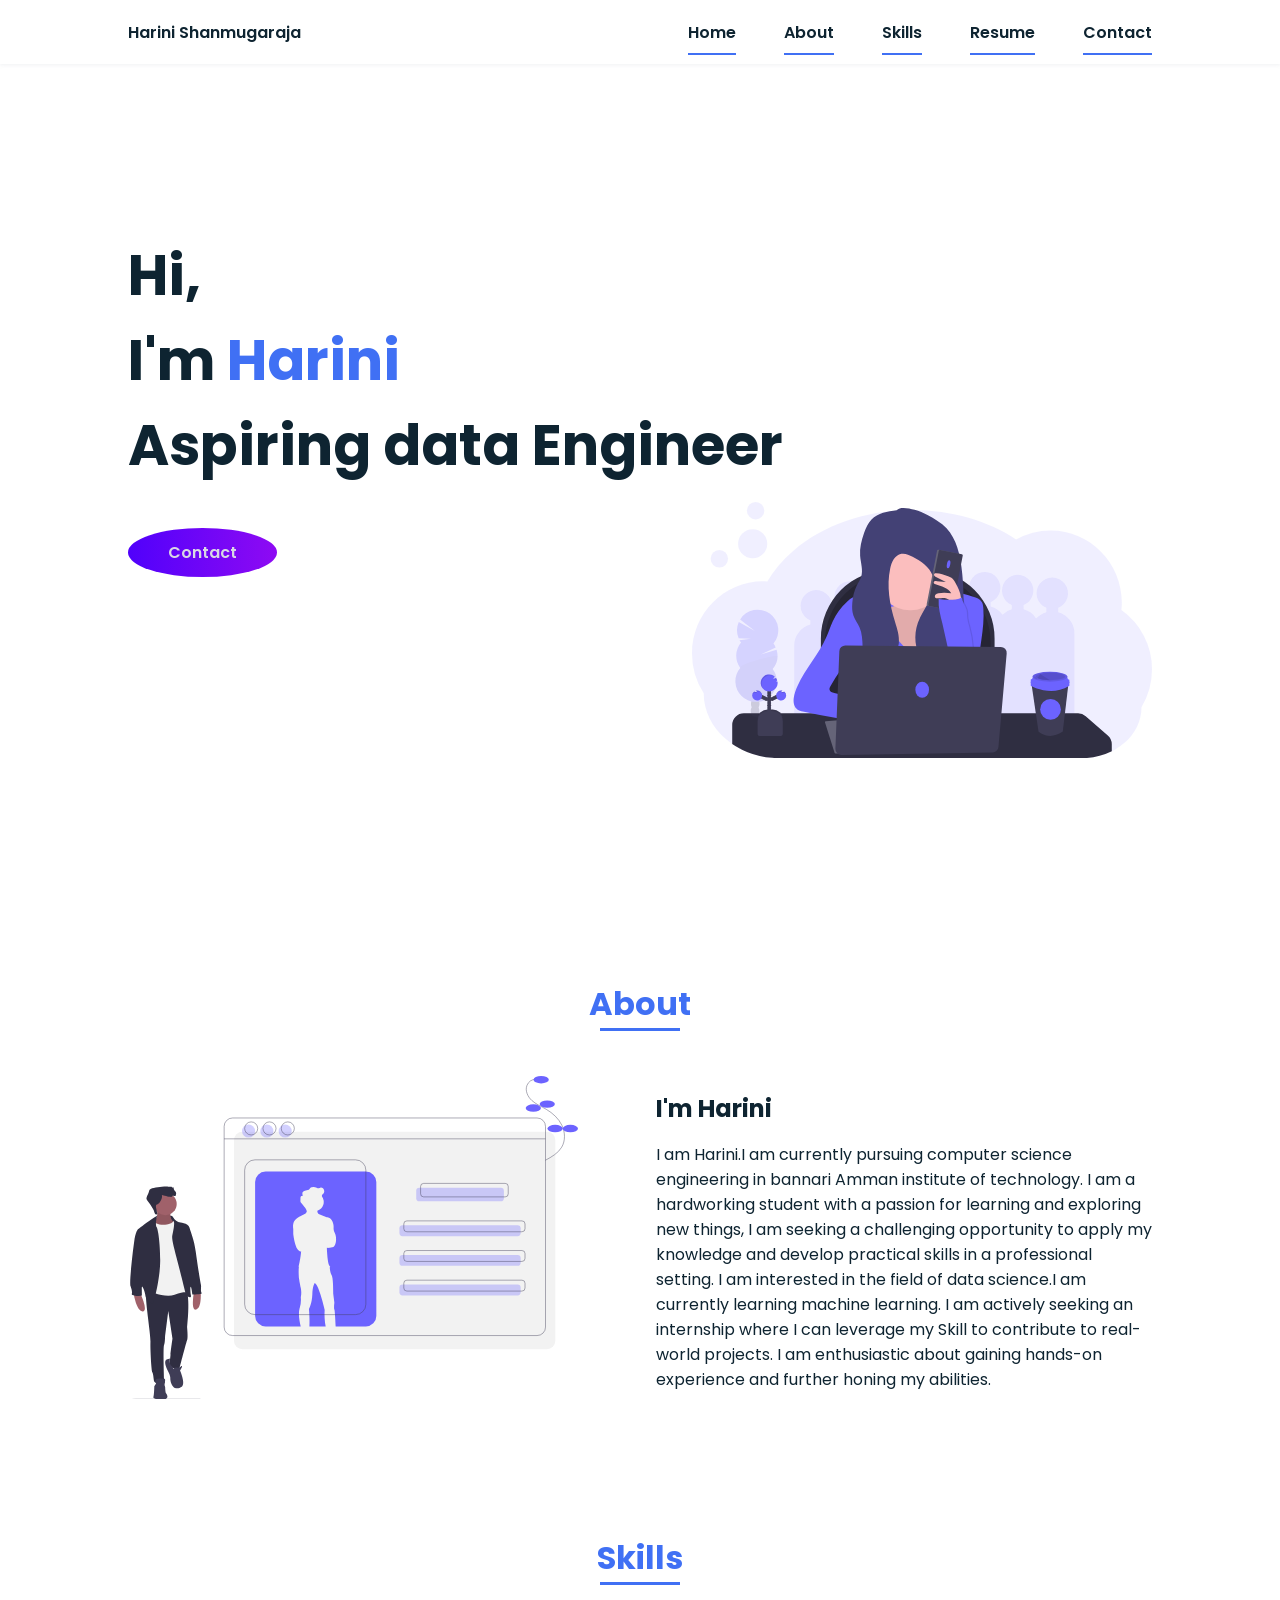
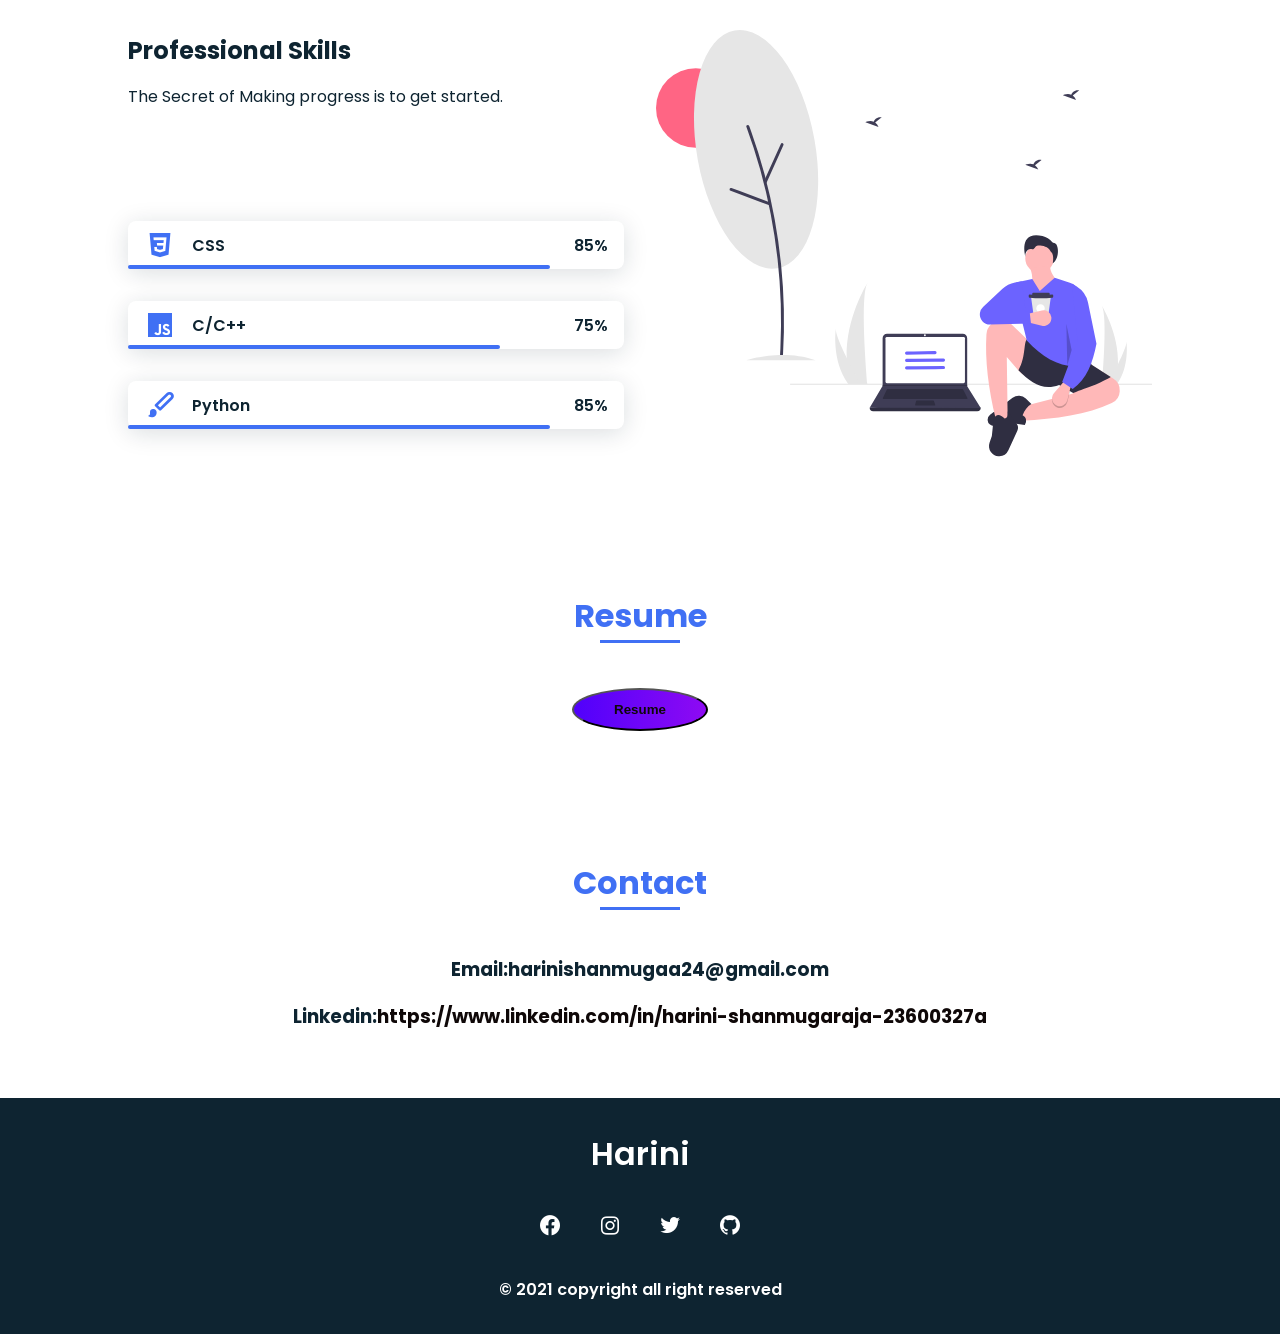
==== index.html @ d8540353 "Rename portfolio.html to index.html" ====
<!DOCTYPE html>
<html lang="en">
  <head>
    <meta charset="UTF-8" />
    <meta http-equiv="X-UA-Compatible" content="IE=edge" />
    <meta name="viewport" content="width=device-width, initial-scale=1.0" />
    <title>Portfolio</title>
    <link rel="stylesheet" href="portfolio.css" />
    <link
      rel="stylesheet"
      href="https://unpkg.com/boxicons@latest/css/boxicons.min.css"
    />
    <link href="https://unpkg.com/aos@2.3.1/dist/aos.css" rel="stylesheet" />
  </head>
  <body>
    <!-- Header Section -->
    <header class="header">
      <nav class="nav bd_grid">
        <div>
          <a href="#" class="nav_logo">Harini Shanmugaraja</a>
        </div>

        <div class="nav_menu" id="nav_menu">
          <ul class="nav_list">
            <li class="nav_items">
              <a href="#home" class="nav_link active">Home</a>
            </li>
            <li class="nav_items">
              <a href="#about" class="nav_link active">About</a>
            </li>
            <li class="nav_items">
              <a href="#skills" class="nav_link active">Skills</a>
            </li>
            <li class="nav_items">
              <a href="#work" class="nav_link active">Resume</a>
            </li>
            <li class="nav_items">
              <a href="#contact" class="nav_link active">Contact</a>
            </li>
          </ul>
        </div>

        <div class="nav_toggle" id="nav_toggle">
          <i class="bx bx-menu-alt-right"></i>
        </div>
      </nav>
    </header>

    <main class="main">
      <!-- HOME SECTION -->
      <section class="home bd_grid" id="home">
        <div class="home_data" data-aos="fade-down">
          <h1 class="home_title">
            Hi, <br />I'm <span class="home_title-color">Harini</span
            ><br />Aspiring data Engineer
          </h1>
          <a href="#contact" class="button"> Contact</a>
        </div>

        <div class="home_social">
          <a href="#" class="home_social-icon" data-aos="fade-down"
            ><i class="bx bxl-facebook-circle"></i
          ></a>
          <a
            href="#"
            class="home_social-icon"
            data-aos="fade-down"
            data-aos-delay="250"
            ><i class="bx bxl-instagram"></i
          ></a>
          <a
            href="#"
            class="home_social-icon"
            data-aos="fade-down"
            data-aos-delay="300"
            ><i class="bx bxl-twitter"></i
          ></a>
          <a
            href="#"
            class="home_social-icon"
            data-aos="fade-down"
            data-aos-delay="350"
            ><i class="bx bxl-github"></i
          ></a>
        </div>

        <div class="home_img" data-aos="fade-down" data-aos-delay="500">
          <svg
            id="a154b3ae-224e-4b43-86b8-0ffeb27982c5"
            data-name="Layer 1"
            xmlns="http://www.w3.org/2000/svg"
            viewBox="0 0 1144 637"
          >
            <title>working remotely</title>
            <path
              d="M1172,547.81a180.56,180.56,0,0,1-26.12,93.88c0,34.62-16.14,66-42.32,88.87a144.74,144.74,0,0,1-21.08,15.28c-.3.19-.61.37-.92.55-.56.33-1.12.66-1.69,1l-.53.31h0c-2.39,1.35-4.83,2.65-7.32,3.87a165.67,165.67,0,0,1-73.76,17H245.17q-9,0-17.84-.72a211.15,211.15,0,0,1-61.06-14.14q-5.72-2.26-11.22-4.86-2.62-1.23-5.19-2.53c-1.07-.54-2.14-1.1-3.2-1.66A190.5,190.5,0,0,1,128,733.32a183.89,183.89,0,0,1-15.8-12.12C78.17,692,57.12,651.59,57.12,607A180.5,180.5,0,0,1,28,508.32c0-99.14,79.24-179.51,177-179.51,3,0,6,.09,9,.25.43,0,.85,0,1.28.06,16.48-28.09,38.51-53.9,65-76.62,72.24-61.9,177.82-100.92,295.43-100.92,98.82,0,189.15,27.55,258.34,73.07A174.18,174.18,0,0,1,920,202.1c97.74,0,177,80.37,177,179.51a184.9,184.9,0,0,1-1,18.78A180,180,0,0,1,1172,547.81Z"
              transform="translate(-28 -131.5)"
              fill="#6c63ff"
              opacity="0.1"
            />
            <path
              d="M938.69,405.47V394.74a39.05,39.05,0,1,0-29.38,0v10.73A55,55,0,0,0,883.77,421a55.08,55.08,0,0,0-31.08-22.52V387.74a39.05,39.05,0,1,0-29.38,0v10.73a55,55,0,0,0-23.21,13.16,55.08,55.08,0,0,0-29.41-20.16V380.74a39.05,39.05,0,1,0-29.38,0v10.73a55,55,0,0,0-26,16.06,55.09,55.09,0,0,0-36.57-33.06V363.74a39.05,39.05,0,1,0-29.38,0v10.73a55,55,0,0,0-40,47.77,54.62,54.62,0,0,0-16.57-7.77V403.74a39.05,39.05,0,1,0-29.38,0v10.73a55.18,55.18,0,0,0-34.66,28.7,54.58,54.58,0,0,0-15-6.7V425.74a39.05,39.05,0,1,0-29.38,0v10.73a54.29,54.29,0,0,0-14.21,6.22,55.14,55.14,0,0,0-34.41-28.22V403.74a39.05,39.05,0,1,0-29.38,0v10.73a55.1,55.1,0,0,0-35.87,31.36,55,55,0,0,0-18.75-9.36V425.74a39.05,39.05,0,1,0-29.38,0v10.73a55,55,0,0,0-40.31,53v248H392v-22h52v22H554v-22h79v-40h68v17h82v7h86v7H979v-248A55,55,0,0,0,938.69,405.47Z"
              transform="translate(-28 -131.5)"
              fill="#6c63ff"
              opacity="0.1"
            />
            <path
              d="M490.78,169h91.43A170.28,170.28,0,0,1,752.5,339.28V570a0,0,0,0,1,0,0h-432a0,0,0,0,1,0,0V339.28A170.28,170.28,0,0,1,490.78,169Z"
              fill="#2f2e41"
            />
            <path
              d="M500.78,178.28h71.43A170.28,170.28,0,0,1,742.5,348.56V560.71a0,0,0,0,1,0,0h-412a0,0,0,0,1,0,0V348.56A170.28,170.28,0,0,1,500.78,178.28Z"
              opacity="0.2"
            />
            <path
              d="M1072,734.09v17.46a165.67,165.67,0,0,1-73.76,17H245.17q-9,0-17.84-.72a211.15,211.15,0,0,1-61.06-14.14q-5.72-2.26-11.22-4.86-2.62-1.23-5.19-2.53c-1.07-.54-2.14-1.1-3.2-1.66A190.5,190.5,0,0,1,128,733.32V685.9A28.9,28.9,0,0,1,156.9,657H988.13a28.9,28.9,0,0,1,19,7.17l55,48.2A28.87,28.87,0,0,1,1072,734.09Z"
              transform="translate(-28 -131.5)"
              fill="#2f2e41"
            />
            <path
              d="M510.67,357.31q-32.71,2.16-65.17,7c-6.15.92-12.39,1.94-18,4.66a52.8,52.8,0,0,0-11.94,8.56,157.38,157.38,0,0,0-38,51.53c-5.57,12.15-9.57,25-14.82,37.25-18.69,43.75-52.59,79.53-72.32,122.82-4.27,9.37-7.87,19.15-9.3,29.34-1.48,10.54.2,22.84,8.86,29,4,2.83,8.86,4,13.62,5a1641.51,1641.51,0,0,0,181.57,29.65c-6.61-6.38-8.82-16.27-7.95-25.41s4.46-17.78,8-26.25q-51.81-11.43-103.36-24c-5.13-1.25-11.29-3.6-11.92-8.84-.32-2.67,1-5.24,2.3-7.59a407.17,407.17,0,0,1,52.4-74c0,28.06-1.39,59.75-1.39,87.82H747.35a248,248,0,0,1-6.84-48.85C739,501.24,757.1,447.89,752.4,394.24c-.44-4.95-1.12-10.05-3.71-14.29-4.47-7.32-13.39-10.35-21.59-12.85-31.44-9.56-63.54-19.23-96.4-18.48-9.77.23-19.5,1.37-29.21,2.52C571.9,354.63,540.4,355.34,510.67,357.31Z"
              transform="translate(-28 -131.5)"
              fill="#6c63ff"
            />
            <path
              d="M358.88,679.82l23.6,75.53a2.36,2.36,0,0,0,2.25,1.65H486l-24-88-101.06,7.77A2.36,2.36,0,0,0,358.88,679.82Z"
              transform="translate(-28 -131.5)"
              fill="#656478"
            />
            <path
              d="M532,389.79c-4.4,2.53-9.53,3.44-14.53,4.31l-32.27,5.6c-6.28,1.09-12.89,2.33-17.73,6.48-9.9,8.47-7.76,24.06-4.76,36.74l6,25.44c4.52,19.12,9.14,38.47,18.41,55.79,16.19,30.23,45.89,52,78.55,62.49,11.67,3.75,24,6.19,36.18,4.85,23.86-2.62,44.27-19.63,56.85-40.08s18.57-44.17,24.06-67.55c5.27-22.38,10.28-45.08,9.94-68.08-.1-7.16-.82-14.64-4.64-20.71-8.37-13.33-27.34-14.33-42.89-11.87-2.42.39-4.93.81-7.26.08-7-2.18-7.16-11.79-10.16-18.46-5.67-12.58-22.49-14.81-36.24-13.67s-35.16,2.61-47.14,10.4C532.85,369,545.51,382,532,389.79Z"
              transform="translate(-28 -131.5)"
              fill="#fbbebe"
            />
            <path
              d="M532,389.79c-4.4,2.53-9.53,3.44-14.53,4.31l-32.27,5.6c-6.28,1.09-12.89,2.33-17.73,6.48-9.9,8.47-7.76,24.06-4.76,36.74l6,25.44c4.52,19.12,9.14,38.47,18.41,55.79,16.19,30.23,45.89,52,78.55,62.49,11.67,3.75,24,6.19,36.18,4.85,23.86-2.62,44.27-19.63,56.85-40.08s18.57-44.17,24.06-67.55c5.27-22.38,10.28-45.08,9.94-68.08-.1-7.16-.82-14.64-4.64-20.71-8.37-13.33-27.34-14.33-42.89-11.87-2.42.39-4.93.81-7.26.08-7-2.18-7.16-11.79-10.16-18.46-5.67-12.58-22.49-14.81-36.24-13.67s-35.16,2.61-47.14,10.4C532.85,369,545.51,382,532,389.79Z"
              transform="translate(-28 -131.5)"
              opacity="0.1"
            />
            <path
              d="M505.29,418.45c4.88,10.24,8.54,21.1,14.44,30.79,4.69,7.7,10.7,14.49,16.68,21.24C551.9,488,567.59,505.66,586.76,519a222.93,222.93,0,0,1,55.37-109c8.26-8.87,18.6-17.61,30.72-17.28,7.52.21,14.46,3.94,20.72,8.09,7,4.63,13.62,10,18.65,16.67,7.95,10.62,11.38,24.07,12,37.32s-1.44,26.47-3.48,39.57l-10.5,67.71c-.61,3.92-1.46,8.25-4.66,10.6a14.67,14.67,0,0,1-6,2.16c-38.17,7.43-77.51,2.61-116.4,2.23-43-.41-87.19,4.49-127.92-9.19-2.13-.72-4.34-1.55-5.78-3.26a12.06,12.06,0,0,1-2-4.31c-9.49-30.72-1.88-63.73,3.75-95.38a748.38,748.38,0,0,0,9.51-75.78c.17-2.29,25.33,2.77,28.14,4.39C496.53,398.07,501.61,410.73,505.29,418.45Z"
              transform="translate(-28 -131.5)"
              fill="#6c63ff"
            />
            <g opacity="0.2">
              <path
                d="M194.87,668.29c0,.46-.05.91-.1,1.35q-5.72-2.26-11.22-4.86a9.1,9.1,0,0,1-5.19-2.53c-1.07-.54-2.14-1.1-3.2-1.66a13.68,13.68,0,0,1,.81-1.46c2.06-3.26,5.19-5.3,8.64-5.19s6.44,2.34,8.29,5.71A16.87,16.87,0,0,1,194.87,668.29Z"
                transform="translate(-28 -131.5)"
                fill="#3f3d56"
              />
              <path
                d="M195.41,651.17a16.88,16.88,0,0,1-2.51,8.48c-2.06,3.25-5.19,5.29-8.64,5.18l-.71-.05a9.1,9.1,0,0,1-5.19-2.53,12.53,12.53,0,0,1-2.39-3.12,17.55,17.55,0,0,1,.54-17.12c2.06-3.26,5.19-5.3,8.64-5.19s6.44,2.34,8.29,5.71A16.87,16.87,0,0,1,195.41,651.17Z"
                transform="translate(-28 -131.5)"
                fill="#3f3d56"
              />
              <ellipse
                cx="185.25"
                cy="633.7"
                rx="14.01"
                ry="10.7"
                transform="translate(-481.98 667.38) rotate(-88.19)"
                fill="#3f3d56"
              />
              <ellipse
                cx="185.79"
                cy="616.59"
                rx="14.01"
                ry="10.7"
                transform="translate(-464.35 651.34) rotate(-88.19)"
                fill="#3f3d56"
              />
              <ellipse
                cx="186.33"
                cy="599.47"
                rx="14.01"
                ry="10.7"
                transform="translate(-446.72 635.3) rotate(-88.19)"
                fill="#3f3d56"
              />
              <path
                d="M150,481.05a49.66,49.66,0,0,1-3.8-6l28.26-3.73L144,470.6a51.38,51.38,0,0,1,.31-40.64l40.12,22.44-36.75-28.84a51.28,51.28,0,1,1,82.84,60,51.12,51.12,0,0,1,5.55,9.53L199,510.93l39.33-11.83A51.34,51.34,0,0,1,228.53,547,51.28,51.28,0,1,1,148,544.43a51.28,51.28,0,0,1,2-63.38Z"
                transform="translate(-28 -131.5)"
                fill="#6c63ff"
              />
              <path
                d="M240.5,515.62a51.06,51.06,0,0,1-12,31.35A51.28,51.28,0,1,1,148,544.43C141.37,535.49,240.68,509.87,240.5,515.62Z"
                transform="translate(-28 -131.5)"
                opacity="0.1"
              />
            </g>
            <circle
              cx="68.02"
              cy="141.18"
              r="21.63"
              fill="#6c63ff"
              opacity="0.1"
            />
            <circle
              cx="158.17"
              cy="21.63"
              r="21.63"
              fill="#6c63ff"
              opacity="0.1"
            />
            <circle
              cx="150.84"
              cy="103.76"
              r="36.25"
              fill="#6c63ff"
              opacity="0.1"
            />
            <circle cx="543" cy="185.5" r="84" fill="#fbbebe" />
            <path
              d="M536.88,152.17c-22.41,2.84-46.6,6.59-62.44,22.69-8.86,9-14.05,21-18.32,32.88-6.62,18.5-11.55,38-10,57.63,1.38,17.56,7.88,35.52,2.62,52.34-2.42,7.74-7.17,14.5-10.86,21.71-6.84,13.39-10.06,28.4-11.24,43.39-.82,10.31-.66,20.92,2.73,30.69,3.61,10.4,10.65,19.25,15.11,29.31,6.6,14.86,7.26,31.58,7.77,47.83s.94,32.39,1.32,48.58c.24,10.18.26,21.08-5.37,29.57,20.79-8.33,41.87-16.83,59.66-30.43s32.19-33.21,34.49-55.49c1.86-18.06-4.24-35.86-9.5-53.24-13-43-21.4-88.84-11.94-132.75,3.41-15.81,11.7-33.46,27.61-36.37,9.71-1.77,19.4,2.66,28.15,7.24,20.68,10.82,42,24.82,49.7,46.85,7,19.92,1.11,42.11-8,61.13s-21.51,36.51-28.59,56.39c-10.87,30.5-7.81,66.21,10.25,93.08s51.43,43.4,83.52,39.06c-2.51-10.84-10.38-19.6-14.6-29.9-7.67-18.71-2.5-40.23,5.75-58.69S694.21,440,699.37,420.4c3.64-13.8,4.08-28.22,4.06-42.49,0-22.46-1.11-44.93-3.27-67.29s-5.46-45-12.58-66.51c-5.72-17.25-14.05-33.93-26.51-47.16-13.26-14.09-30.52-23.64-47.47-33-10.14-5.58-20.5-11.23-31.88-13.32-9-1.65-18.46-4-27.64-4.15C547.84,146.39,541.28,147.74,536.88,152.17Z"
              transform="translate(-28 -131.5)"
              fill="#434175"
            />
            <rect
              x="624.01"
              y="254.09"
              width="60.85"
              height="141.74"
              rx="2.9"
              transform="translate(45.9 -250.24) rotate(10.98)"
              fill="#656478"
            />
            <rect
              x="628.09"
              y="254.88"
              width="60.85"
              height="141.74"
              rx="2.9"
              transform="translate(46.13 -251) rotate(10.98)"
              fill="#3f3d56"
            />
            <ellipse
              cx="666.17"
              cy="286.29"
              rx="10.05"
              ry="4.15"
              transform="translate(230.2 754.21) rotate(-79.02)"
              fill="#6c63ff"
            />
            <path
              d="M683,332.5c-2.64-4.67-5.46-9.5-9.91-12.49a35,35,0,0,0-8.18-3.67c-9.69-3.39-19.54-6.81-29.79-7.35-1.67-.08-3.58,0-4.67,1.28-2.24,2.63,1.31,6.21,4.38,7.8l24.42,12.65-22.51-2.38c-3.27-.35-7.93.54-7.69,3.82.16,2.15,2.52,3.32,4.56,4,14.45,5,31.15,8.92,39.06,22-10.54-1-21.31-2-31.64.32-2.83.64-5.76,1.63-7.61,3.86s-2.06,6,.27,7.77c1.44,1.07,3.38,1.1,5.18,1,7.33-.35,14.85-1.81,21.89.28s13.29,9.47,10.86,16.39c6.24.56,13.62,0,19.39-2.69,6.36-3,6.21-8.64,5.82-15.44C696,356.33,689.39,343.9,683,332.5Z"
              transform="translate(-28 -131.5)"
              fill="#fbbebe"
            />
            <path
              d="M676.69,550.49a1125.21,1125.21,0,0,0-23-116.92c-5-20-10.68-40.34-9.25-60.92,20.66,2.63,39.17,4.58,58.21-3.86.31,10.81,8.15,20,11,30.45,1.91,7,1.19,14.41,1.94,21.62s3,14.2,4.93,21.21a260.23,260.23,0,0,1,6.63,106.74C709.48,550.91,694.32,553.22,676.69,550.49Z"
              transform="translate(-28 -131.5)"
              opacity="0.1"
            />
            <path
              d="M673.69,550.49a1125.21,1125.21,0,0,0-23-116.92c-5-20-10.68-40.34-9.25-60.92,20.66,2.63,39.17,4.58,58.21-3.86.31,10.81,8.15,20,11,30.45,1.91,7,1.19,14.41,1.94,21.62s3,14.2,4.93,21.21a260.23,260.23,0,0,1,6.63,106.74C706.48,550.91,691.32,553.22,673.69,550.49Z"
              transform="translate(-28 -131.5)"
              fill="#6c63ff"
            />
            <path
              d="M384.63,745.27l9.79-242.87a14.86,14.86,0,0,1,15-14.26l386.52,3.7A14.86,14.86,0,0,1,810.59,508L790.17,740.67a14.86,14.86,0,0,1-14.55,13.56l-375.88,6.5A14.87,14.87,0,0,1,384.63,745.27Z"
              transform="translate(-28 -131.5)"
              fill="#3f3d56"
            />
            <ellipse cx="572.5" cy="467" rx="17" ry="20" fill="#6c63ff" />
            <path
              d="M964,584.76l-.8,6.86-13,110.86c-33.89,23.63-60.25.92-60.48,0L873.34,591.1l-.93-6.34Z"
              transform="translate(-28 -131.5)"
              fill="#3f3d56"
            />
            <path
              d="M964,584.76l-.8,6.86c-38.18,22.2-78.91,4.92-89.86-.52l-.93-6.34Z"
              transform="translate(-28 -131.5)"
              opacity="0.1"
            />
            <path
              d="M870.5,578.74v10s50.5,29.36,96,0v-10Z"
              transform="translate(-28 -131.5)"
              fill="#6c63ff"
            />
            <path
              d="M876.37,565.53s-1.47,6.75-5.87,7.34v8.51h96v-7.63s-5.87-1.47-5-8.22Z"
              transform="translate(-28 -131.5)"
              fill="#6c63ff"
            />
            <ellipse
              cx="890.21"
              cy="434.76"
              rx="43.3"
              ry="12.48"
              fill="#6c63ff"
            />
            <ellipse
              cx="890.21"
              cy="434.76"
              rx="43.3"
              ry="12.48"
              opacity="0.1"
            />
            <path
              d="M956.22,565.53c0,5-16.42,9.1-36.69,9.1h-1.08c-13.61-.1-25.37-2-31.37-4.84-2.71-1.28-4.25-2.73-4.25-4.26,0-2.54,4.2-4.84,11-6.49a113.49,113.49,0,0,1,25.73-2.61C939.8,556.43,956.22,560.5,956.22,565.53Z"
              transform="translate(-28 -131.5)"
              opacity="0.1"
            />
            <path
              d="M918.45,574.63c-13.61-.1-25.37-2-31.37-4.84h0L893.8,559Z"
              transform="translate(-28 -131.5)"
              opacity="0.1"
            />
            <path
              d="M880.1,566.23c-.52-.11-1.21.07-1.31.59a1.27,1.27,0,0,0,.2.75,10.67,10.67,0,0,0,4.78,4.09,2.85,2.85,0,0,0,1.09.35,1,1,0,0,0,1-.52,1.13,1.13,0,0,0-.07-.93,4.13,4.13,0,0,0-1.24-1.36C883.21,568.15,881.84,566.52,880.1,566.23Z"
              transform="translate(-28 -131.5)"
              opacity="0.1"
            />
            <circle cx="891.67" cy="515.79" r="25.83" fill="#6c63ff" />
            <path
              d="M188.33,515.85h12.11a25,25,0,0,1,25,25V578a0,0,0,0,1,0,0H163.33a0,0,0,0,1,0,0V540.85A25,25,0,0,1,188.33,515.85Z"
              fill="#3f3d56"
            />
            <path
              d="M188.33,515.85h12.11a25,25,0,0,1,25,25V578a0,0,0,0,1,0,0H163.33a0,0,0,0,1,0,0V540.85A25,25,0,0,1,188.33,515.85Z"
              opacity="0.1"
            />
            <circle cx="191.9" cy="524.55" r="4.97" fill="#3f3d56" />
            <circle cx="191.9" cy="518.34" r="4.97" fill="#3f3d56" />
            <circle cx="191.9" cy="512.12" r="4.97" fill="#3f3d56" />
            <circle cx="191.9" cy="505.91" r="4.97" fill="#3f3d56" />
            <circle cx="191.9" cy="499.7" r="4.97" fill="#3f3d56" />
            <circle cx="191.9" cy="493.49" r="4.97" fill="#3f3d56" />
            <circle cx="191.9" cy="487.28" r="4.97" fill="#3f3d56" />
            <circle cx="199.36" cy="489.76" r="4.97" fill="#3f3d56" />
            <circle cx="204.33" cy="487.28" r="4.97" fill="#3f3d56" />
            <circle cx="209.3" cy="484.79" r="4.97" fill="#3f3d56" />
            <circle cx="191.9" cy="481.07" r="4.97" fill="#3f3d56" />
            <circle cx="191.9" cy="474.86" r="4.97" fill="#3f3d56" />
            <circle cx="191.9" cy="468.64" r="4.97" fill="#3f3d56" />
            <circle cx="191.9" cy="462.43" r="4.97" fill="#3f3d56" />
            <path
              d="M240.5,577.91c-1.23.18-2.47.31-3.71.39A28.56,28.56,0,0,0,240,575a21.22,21.22,0,0,0-3-5.83,10.22,10.22,0,0,1-4,1.26c-1.23.18-2.47.31-3.71.4,1.63-1.33,3.15-3.33,4.75-5a21.09,21.09,0,1,0,6.61,12Z"
              transform="translate(-28 -131.5)"
              fill="#6c63ff"
            />
            <path
              d="M257.11,602.6a9.68,9.68,0,0,1-4.18,1.39c-1.23.18-2.47.32-3.71.4a36.4,36.4,0,0,0,3.68-3.82,12.44,12.44,0,1,0,4.21,2Z"
              transform="translate(-28 -131.5)"
              fill="#6c63ff"
            />
            <circle cx="184.45" cy="489.76" r="4.97" fill="#3f3d56" />
            <circle cx="179.48" cy="487.28" r="4.97" fill="#3f3d56" />
            <circle cx="174.51" cy="484.79" r="4.97" fill="#3f3d56" />
            <path
              d="M182.7,602.6a9.64,9.64,0,0,0,4.18,1.39c1.23.18,2.47.32,3.71.4a35.42,35.42,0,0,1-3.68-3.82,12.44,12.44,0,1,1-4.21,2Z"
              transform="translate(-28 -131.5)"
              fill="#6c63ff"
            />
            <path
              d="M188.33,519.58h12.11a25,25,0,0,1,25,25v32.87a4.24,4.24,0,0,1-4.24,4.24H167.57a4.24,4.24,0,0,1-4.24-4.24V544.58a25,25,0,0,1,25-25Z"
              fill="#3f3d56"
            />
            <g opacity="0.1">
              <path
                d="M240.88,579.27a18.83,18.83,0,0,1-1.6,1.52c.57,0,1.13-.09,1.7-.15C241,580.18,240.93,579.72,240.88,579.27Z"
                transform="translate(-28 -131.5)"
              />
              <path
                d="M231.82,573.33c1.25-.08,2.48-.21,3.72-.39a12,12,0,0,0,3.23-.88,21.28,21.28,0,0,0-1.74-2.87,7.52,7.52,0,0,1-2,.85A28.79,28.79,0,0,1,231.82,573.33Z"
                transform="translate(-28 -131.5)"
              />
              <path
                d="M201.27,584a21.08,21.08,0,0,1,32.5-17.76l.32-.34a21.1,21.1,0,1,0-27.82,31.73A21,21,0,0,1,201.27,584Z"
                transform="translate(-28 -131.5)"
              />
            </g>
            <g opacity="0.1">
              <path
                d="M249.22,606.87c1.24-.08,2.48-.21,3.71-.39a9.7,9.7,0,0,0,4.18-1.4,12.43,12.43,0,0,1,5,8.8,11.38,11.38,0,0,0,.07-1.31,12.38,12.38,0,0,0-5-10,9.68,9.68,0,0,1-4.18,1.39l-1,.13A25.37,25.37,0,0,1,249.22,606.87Z"
                transform="translate(-28 -131.5)"
              />
              <path
                d="M249.72,602.63a10.19,10.19,0,0,1,1.24.09c.65-.69,1.29-1.43,1.94-2.15a12.4,12.4,0,0,0-15.6,12c0,.42,0,.83.06,1.24A12.42,12.42,0,0,1,249.72,602.63Z"
                transform="translate(-28 -131.5)"
              />
            </g>
            <g opacity="0.1">
              <path
                d="M190.59,606.87c-1.24-.08-2.48-.21-3.71-.39a9.65,9.65,0,0,1-4.18-1.4,12.43,12.43,0,0,0-5,8.8,11.38,11.38,0,0,1-.07-1.31,12.38,12.38,0,0,1,5-10,9.64,9.64,0,0,0,4.18,1.39l1,.13A23.67,23.67,0,0,0,190.59,606.87Z"
                transform="translate(-28 -131.5)"
              />
              <path
                d="M190.09,602.63a10.36,10.36,0,0,0-1.25.09c-.64-.69-1.28-1.43-1.93-2.15a12.4,12.4,0,0,1,15.6,12c0,.42,0,.83-.06,1.24A12.42,12.42,0,0,0,190.09,602.63Z"
                transform="translate(-28 -131.5)"
              />
            </g>
          </svg>
        </div>
      </section>

      <!-- ABOUT SECTION -->
      <section class="about section" id="about">
        <h2 class="section-title" data-aos="fade-down">About</h2>

        <div class="about_container bd_grid">
          <div class="about_img" data-aos="fade-down" data-aos-delay="50">
            <svg
              id="fe80fb2b-bcaf-407e-919b-306adc32f78b"
              data-name="Layer 1"
              xmlns="http://www.w3.org/2000/svg"
              viewBox="0 0 1032 741.75278"
            >
              <title>profile</title>
              <line
                y1="741.25278"
                x2="166"
                y2="741.25278"
                fill="none"
                stroke="#3f3d56"
                stroke-miterlimit="10"
              />
              <rect
                x="243"
                y="127.75278"
                width="737"
                height="499"
                rx="19.39764"
                fill="#f2f2f2"
              />
              <rect
                x="220.5"
                y="96.25278"
                width="737"
                height="499"
                rx="19.39764"
                fill="none"
                stroke="#3f3d56"
                stroke-miterlimit="10"
              />
              <line
                x1="220.5"
                y1="144.09298"
                x2="957.5"
                y2="144.09298"
                fill="none"
                stroke="#3f3d56"
                stroke-miterlimit="10"
              />
              <rect
                x="661"
                y="256.25278"
                width="201"
                height="31"
                rx="7.09252"
                fill="#6c63ff"
                opacity="0.3"
              />
              <rect
                x="622.5"
                y="342.25278"
                width="278"
                height="25"
                rx="7.09252"
                fill="#6c63ff"
                opacity="0.3"
              />
              <rect
                x="622.5"
                y="410.25278"
                width="278"
                height="25"
                rx="7.09252"
                fill="#6c63ff"
                opacity="0.3"
              />
              <rect
                x="622.5"
                y="478.25278"
                width="278"
                height="25"
                rx="7.09252"
                fill="#6c63ff"
                opacity="0.3"
              />
              <rect
                x="671"
                y="246.25278"
                width="201"
                height="31"
                rx="7.09252"
                fill="none"
                stroke="#3f3d56"
                stroke-miterlimit="10"
              />
              <rect
                x="632.5"
                y="332.25278"
                width="278"
                height="25"
                rx="7.09252"
                fill="none"
                stroke="#3f3d56"
                stroke-miterlimit="10"
              />
              <rect
                x="632.5"
                y="400.25278"
                width="278"
                height="25"
                rx="7.09252"
                fill="none"
                stroke="#3f3d56"
                stroke-miterlimit="10"
              />
              <rect
                x="632.5"
                y="468.25278"
                width="278"
                height="25"
                rx="7.09252"
                fill="none"
                stroke="#3f3d56"
                stroke-miterlimit="10"
              />
              <circle
                cx="276.5"
                cy="126.25278"
                r="15"
                fill="#6c63ff"
                opacity="0.3"
              />
              <circle
                cx="318.5"
                cy="126.25278"
                r="15"
                fill="#6c63ff"
                opacity="0.3"
              />
              <circle
                cx="360.5"
                cy="126.25278"
                r="15"
                fill="#6c63ff"
                opacity="0.3"
              />
              <circle
                cx="282.5"
                cy="120.25278"
                r="15"
                fill="none"
                stroke="#3f3d56"
                stroke-miterlimit="10"
              />
              <circle
                cx="324.5"
                cy="120.25278"
                r="15"
                fill="none"
                stroke="#3f3d56"
                stroke-miterlimit="10"
              />
              <circle
                cx="366.5"
                cy="120.25278"
                r="15"
                fill="none"
                stroke="#3f3d56"
                stroke-miterlimit="10"
              />
              <path
                d="M537.854,653.37916c-2.51135-11.56848-3.17724-27.36932-2.33252-38.36047,0,0-12.69836-55.78644-22.68994-60.99133l-.00305.003c-.153.19678-5.00195,6.55383-5.61706,26.22443-.62452,19.98284-7.69971,33.09655-7.69971,33.09655s2.28955,24.90766.98047,40.02777Z"
                transform="translate(-84.5 -79.12639)"
                fill="#6c63ff"
              />
              <path
                d="M630.22827,298.37916H399.77173A23.77169,23.77169,0,0,0,376,322.15083V629.6075a23.77168,23.77168,0,0,0,23.77173,23.77166h80.855c-2.7002-11.19934-6.057-28.69067-2.65735-40.85241l-.00159-.008.0022.00525c.15869-.56757.32727-1.12738.51611-1.67047a63.49747,63.49747,0,0,0,2.29175-24.35407,50.6095,50.6095,0,0,0,0-21.23175c-2.4978-11.65564-4.24634-23.10522-4.24634-23.10522s-1.377-15.40234-.1748-24.84424c.02661-.2074.05762-.404.08667-.60541-.42432-.09655-.66235-.15228-.66235-.15228s3.53881-16.02789,4.78759-26.22748c.29493-2.40783.683-5.46032,1.10315-8.71478a20.93993,20.93993,0,0,1-3.3927-.86035c-11.24035-3.9549-14.779-39.75751-14.779-39.75751V429.656s-3.74683-17.38092,9.36694-25.08258c12.62793-7.41644,17.66968-9.44617,18.02613-9.58643.09619-.06878.19018-.13128.28833-.20727a11.06127,11.06127,0,0,0,3.28967-4.23371q.02619-.42873.01233-.85211c-.21326-4.06665-3.04419-7.76507-5.73047-10.99225q-3.43653-4.12857-6.87341-8.25726a8.07194,8.07194,0,0,1-1.77027-2.86487,6.604,6.604,0,0,1-.187-1.80389q-.00275-.33691.004-.673.056-3.07836.16724-6.15545c.06445-1.79224.51562-4.05353,2.27075-4.42182.91284-.19159,2.12109.14246,2.60364-.65576a1.56534,1.56534,0,0,0,.11682-1.06054c-.00586.02661-.00733.05444-.015.0805-.00586-.03339-.01159-.06695-.01782-.09985a22.43656,22.43656,0,0,1-.65051-4.38636,5.84207,5.84207,0,0,1,.282-1.96984c1.01672-2.97516,4.51782-4.196,7.61133-4.75727,3.09375-.56134,6.56653-1.04425,8.5083-3.51709a26.9506,26.9506,0,0,1,1.68884-2.37384,6.62979,6.62979,0,0,1,3.16589-1.59674,17.49792,17.49792,0,0,1,11.50623,1.02118c1.49646.68286,2.99963,1.60248,4.64124,1.49841,1.70507-.108,3.16162-1.3081,4.84509-1.60009,2.71911-.47156,5.31872,1.56567,6.65869,3.97827a9.85108,9.85108,0,0,1,1.23279,5.02313,6.912,6.912,0,0,1-1.76416,4.74109c-1.17017,1.24145-2.91626,2.09418-3.4021,3.72955-.198.66565-.152,1.38257-.32691,2.05457-.02185.084-.05737.16241-.08606.24365.03211.04169.06714.08112.09888.123a21.231,21.231,0,0,1-10.33215,33.01928c-.00794.21058-.01624.42133-.01514.63306a9.173,9.173,0,0,0,2.8396,7.0647l18.54724,7.606s11.16565-1.3534,15.19495,15.30957a28.82628,28.82628,0,0,1,.68982,8.45746c-.14636,2.51251.19507,6.93573,3.05725,12.66,4.57934,9.15881,3.53857,30.18237-5.82837,32.26392-8.87231,1.97161-12.32361,1.14331-12.66382,1.05023l-.02014.3681c.14612,3.94489,1.55029,37.969,6.64758,42.086,1.40955,1.13849,1.14026,1.90753-.01635,2.42578l.0028.00336s.0094.21856.03113.612c.15308,2.48846.93994,11.96472,4.35254,17.357,3.956,6.24457,3.54077,42.25739,3.54077,42.25739l2.70386,21.23181s-1.66419,13.11371,0,15.4024c.94556,1.29785,2.09057,21.40351,2.905,38.56964h69.53027A23.77168,23.77168,0,0,0,654,629.6075V322.15083A23.77169,23.77169,0,0,0,630.22827,298.37916Z"
                transform="translate(-84.5 -79.12639)"
                fill="#6c63ff"
              />
              <rect
                x="267.5"
                y="192.25278"
                width="278"
                height="355"
                rx="23.77165"
                fill="none"
                stroke="#3f3d56"
                stroke-miterlimit="10"
              />
              <path
                d="M185.32419,400.757S176,398,174,401s2.72669,24.7477,2.72669,24.7477l20.54589,1.24859-7.17022-18.10653Z"
                transform="translate(-84.5 -79.12639)"
                fill="#2f2e41"
              />
              <path
                d="M113.44417,579.34709s18.69466,41.04232,4.29762,39.753-19.98395-39.753-19.98395-39.753Z"
                transform="translate(-84.5 -79.12639)"
                fill="#a0616a"
              />
              <path
                d="M235.71128,575.07127s-8.20129,44.34751,5.45523,39.61078,9.76437-43.40874,9.76437-43.40874Z"
                transform="translate(-84.5 -79.12639)"
                fill="#a0616a"
              />
              <path
                d="M181.34664,390.46647s-.21488,20.6286,7.73573,21.703-4.51251,12.03335-4.51251,12.03335l-14.18216,2.79346L149.974,425.49212l-9.025-11.60359s15.90121-7.52084,9.025-30.9429Z"
                transform="translate(-84.5 -79.12639)"
                fill="#a0616a"
              />
              <path
                d="M181.34664,390.46647s-.21488,20.6286,7.73573,21.703-4.51251,12.03335-4.51251,12.03335l-14.18216,2.79346L149.974,425.49212l-9.025-11.60359s15.90121-7.52084,9.025-30.9429Z"
                transform="translate(-84.5 -79.12639)"
                opacity="0.1"
              />
              <path
                d="M217.87645,564.95005s10.09942,21.703,2.14881,89.82036c0,0,2.3637,24.0667.42977,28.5792s-17.83515,65.75367-17.83515,65.75367-20.41371,4.5125-23.20717-9.025c0,0,2.79346-19.33931,2.57857-22.34765s4.51251-35.88516,4.51251-35.88516l-9.66966-63.60485-7.306,57.37329s0,16.54586-2.36369,20.19884,0,77.14236,0,77.14236,6.66132,11.17383-3.4381,11.38871-19.12443-.21488-19.984-7.306-1.28929-14.18216-3.4381-18.47979-4.94227-53.50543-4.29762-70.69593-14.18216-105.50669-9.45478-114.74659S217.87645,564.95005,217.87645,564.95005Z"
                transform="translate(-84.5 -79.12639)"
                fill="#2f2e41"
              />
              <circle cx="85.8877" cy="293.29006" r="25.78575" fill="#a0616a" />
              <path
                d="M144.60195,414.31829s15.68633,11.60359,38.46374,2.3637c0,0,7.52084-3.653,6.8762-9.2399s15.68633,44.91018,15.68633,44.91018l16.54586,87.88643-.85953,35.88517s-7.306-3.653-30.08337,4.51251-59.95187-9.2399-59.95187-9.2399l1.28929-92.18405,1.28928-53.72031,3.4381-11.81847S139.015,410.45043,144.60195,414.31829Z"
                transform="translate(-84.5 -79.12639)"
                fill="#f2f2f2"
              />
              <path
                d="M182.06324,399.89323s3.79591-.61662,7.44889,5.18517,12.24823,9.45477,12.24823,9.45477,20.84348,1.28929,23.85182,12.46312,10.52918,26.43039,14.18216,54.57983,10.95894,73.05963,12.03335,76.71261-1.50417,14.8268,1.50417,18.2649-21.27325,3.4381-21.27325,3.4381-2.14881-17.62026-3.653-17.62026-1.0744,11.81847.42977,20.41372-10.95895,0-10.95895,0-9.66965-39.32327-18.90955-74.77867S184.355,452.99692,186.074,445.04631s6.44644-30.728,3.00834-32.87683S182.06324,399.89323,182.06324,399.89323Z"
                transform="translate(-84.5 -79.12639)"
                fill="#2f2e41"
              />
              <path
                d="M151.07551,399.87428s-5.614,3.05531-19.7962,13.15473-23.85182,17.83514-23.85182,17.83514-5.58691,4.29762-9.025,29.86849S87.22865,552.48693,90.237,560.8673s4.08275,13.32264,3.00834,18.26491,22.56253,4.72739,22.99229,3.653-.64464-20.6286.42977-21.05836,6.87619,11.60359,7.9506,21.703,13.53752,18.05,16.331,18.05,17.1905-58.23282,17.40538-97.98585-4.72739-73.2745-8.38037-78.00189S151.07551,399.87428,151.07551,399.87428Z"
                transform="translate(-84.5 -79.12639)"
                fill="#2f2e41"
              />
              <path
                d="M188.86748,751.03721s1.71905-4.72739,7.73573-3.22322,10.09942-3.86786,10.09942-3.86786,3.22322-.42977,1.0744,3.653-3.86786,6.8762-3.86786,6.8762,12.89288,29.43873,4.51251,36.52981-18.05,2.79346-18.05,2.79346-9.45477-6.66132-9.025-24.28159c0,0-.42976-5.58691-5.58691-14.61192s-9.025-22.77741-2.79346-25.356,7.83546-2.67436,7.83546-2.67436-2.916,13.33721,4.61624,17.99776Z"
                transform="translate(-84.5 -79.12639)"
                fill="#3f3d56"
              />
              <path
                d="M148.89957,784.3438s-5.15715-9.66966,3.4381-10.74406,17.83515-1.71905,17.40538,2.79345-1.50417,11.38871-1.50417,11.38871l1.50417,4.94227s.42977,12.24823,1.93393,13.7524,9.66966,14.397-7.73572,14.397-22.56253-1.93393-21.05836-6.01667,1.93393-24.28158,1.93393-24.28158Z"
                transform="translate(-84.5 -79.12639)"
                fill="#3f3d56"
              />
              <path
                d="M162.22221,351.78785s12.03335,3.22322,18.26491,4.51251,5.58691-2.3637,5.58691-2.3637,8.16549,1.07441,7.73572.21488,3.4381-5.372-1.0744-10.52918-3.22322-9.025-3.22322-9.025h-3.86786l-1.07441-1.50417h-6.01668s-4.5125-1.71905-16.331,0-27.93456,2.14881-29.22385,9.2399-7.95061,15.90121-5.58691,19.98395,15.90121,20.84348,17.1905,27.93456,7.30933,8.66659,7.09277,4.22585-6.23325-19.91218-1.0761-20.55682S164.5859,360.16822,162.22221,351.78785Z"
                transform="translate(-84.5 -79.12639)"
                fill="#2f2e41"
              />
              <path
                d="M1019.38065,86.58377a22.982,22.982,0,0,0-19.80994,13.851c-4.9535,11.97382,1.42449,26.03885,10.999,34.77028s21.87358,13.72225,33.04831,20.28234c15.00952,8.81128,28.4968,21.04282,36.00691,36.74386s8.30888,35.15009-.51891,50.14991c-8.1937,13.9224-23.09255,22.2549-37.30219,29.9397"
                transform="translate(-84.5 -79.12639)"
                fill="none"
                stroke="#3f3d56"
                stroke-miterlimit="10"
              />
              <ellipse cx="947.5" cy="8.5" rx="17.5" ry="8.5" fill="#6c63ff" />
              <ellipse cx="961.5" cy="64.5" rx="17.5" ry="8.5" fill="#6c63ff" />
              <ellipse cx="929.5" cy="73.5" rx="17.5" ry="8.5" fill="#6c63ff" />
              <ellipse
                cx="979.5"
                cy="120.5"
                rx="17.5"
                ry="8.5"
                fill="#6c63ff"
              />
              <ellipse
                cx="1014.5"
                cy="120.5"
                rx="17.5"
                ry="8.5"
                fill="#6c63ff"
              />
            </svg>
          </div>

          <div>
            <h2
              class="about_subtitle"
              data-aos="fade-down"
              data-aos-delay="350"
            >
              I'm Harini
            </h2>
            <p class="about_text" data-aos="fade-down" data-aos-delay="450">
             I am Harini.I am currently pursuing computer science engineering in bannari Amman institute of technology.
             I am a hardworking student with a passion for learning and exploring new things, I am seeking a challenging opportunity to apply my knowledge and develop practical skills in a professional setting.
             I am interested in the field of data science.I am currently learning machine learning.
             I am actively seeking an internship where I can leverage my Skill to contribute to real-world projects. 
             I am enthusiastic about gaining hands-on experience and further honing my abilities.
            </p>
          </div>
        </div>
      </section>

      <!-- SKILLS SECTION -->
      <section class="skills section" id="skills">
        <h2 class="section-title" data-aos="fade-down">Skills</h2>

        <div class="skills_container bd_grid">
          <div>
            <h2
              class="skills_subtitle"
              data-aos="fade-down"
              data-aos-delay="250"
            >
              Professional Skills
            </h2>
            <p class="skills_text" data-aos="fade-down" data-aos-delay="350">
              The Secret of Making progress is to get started.
            </p>
            <!-- SKILLS HTML -->
            <div class="skills_data" data-aos="fade-right">
              <div class="skills_name">
                <i class="bx bxl-html5 skill_icon"></i>
                <span class="skill_name">Html</span>
              </div>

              <div><span class="skill_percentage">95%</span></div>

              <div class="skill_bar skill_html"></div>
            </div>

            <!-- SKILLS css -->
            <div class="skills_data" data-aos="fade-right" data-aos-delay="250">
              <div class="skills_name">
                <i class="bx bxl-css3 skill_icon"></i>
                <span class="skill_name">CSS</span>
              </div>

              <div><span class="skill_percentage">85%</span></div>

              <div class="skill_bar skill_css"></div>
            </div>

            <!-- SKILLS JS -->
            <div class="skills_data" data-aos="fade-right" data-aos-delay="250">
              <div class="skills_name">
                <i class="bx bxl-javascript skill_icon"></i>
                <span class="skill_name">C/C++</span>
              </div>

              <div><span class="skill_percentage">75%</span></div>

              <div class="skill_bar skill_js"></div>
            </div>

            <!-- SKILLS UI/UX -->
            <div class="skills_data" data-aos="fade-right" data-aos-delay="250">
              <div class="skills_name">
                <i class="bx bxs-paint skill_icon"></i>
                <span class="skill_name">Python</span>
              </div>

              <div><span class="skill_percentage">85%</span></div>

              <div class="skill_bar skill_ui"></div>
            </div>
          </div>

          <div data-aos="fade-left" data-aos-delay="350">
            <svg
              id="a379d9a4-f6fe-40d1-beba-a0916853bd02"
              data-name="Layer 1"
              xmlns="http://www.w3.org/2000/svg"
              viewBox="0 0 938.75919 806.74836"
            >
              <circle
                cx="75.36532"
                cy="147.52379"
                r="75.36532"
                fill="#ff6584"
              />
              <path
                d="M1004.987,679.01278a136.64937,136.64937,0,0,1-6.38326,37.7743c-.08893.28379-.18213.56334-.2753.84715H974.50666c.02541-.25416.05085-.538.07627-.84715,1.5884-18.26028,10.74606-129.39752-.20334-148.4033C975.33687,569.9256,1006.83381,620.99164,1004.987,679.01278Z"
                transform="translate(-130.62041 -46.62582)"
                fill="#e6e6e6"
              />
              <path
                d="M1003.19956,716.78708c-.19909.28379-.40664.56758-.61842.84715H984.71056c.13555-.24144.29227-.52523.4744-.84715,2.95233-5.32856,11.69063-21.25916,19.80207-37.7743,8.71716-17.74774,16.71423-36.169,16.04074-42.836C1021.23531,637.68045,1027.267,683.51959,1003.19956,716.78708Z"
                transform="translate(-130.62041 -46.62582)"
                fill="#e6e6e6"
              />
              <rect
                x="253.75919"
                y="669.38465"
                width="685"
                height="2.24072"
                fill="#e6e6e6"
              />
              <path
                d="M822.84364,785.9808l3.32758-27.45259,94.00433-24.125-10.81466-32.444c7.53317-21.60748,20.759-32.2,44.92242-21.62931l41.56416,25.82015a26.533,26.533,0,0,1,12.49331,23.97036v0a26.51238,26.51238,0,0,1-15.09493,22.535C946.71544,774.71149,887.41112,783.15126,822.84364,785.9808Z"
                transform="translate(-130.62041 -46.62582)"
                fill="#ffb8b8"
              />
              <path
                d="M828.66691,794.29977l-29.11638-4.15948-27.23329,5.55781a11.76263,11.76263,0,0,1-14.1045-11.0354v0a11.76267,11.76267,0,0,1,4.67429-9.88433l42.67473-32.15219A19.2662,19.2662,0,0,1,830.519,744.136l10.62634,10.23277c-7.60426,4.71745-13.25855,11.79578-16.63793,21.62931Q835.46964,782.0244,828.66691,794.29977Z"
                transform="translate(-130.62041 -46.62582)"
                fill="#2f2e41"
              />
              <circle
                cx="725.85545"
                cy="432.52561"
                r="26.92727"
                fill="#ffb8b8"
              />
              <path
                d="M898.54623,532.25232l-60.31251,25.37284c4.90182-24.6117,7.3447-47.03168,0-60.72845l38.6832-4.57544C874.99682,502.84723,884.78379,516.94354,898.54623,532.25232Z"
                transform="translate(-130.62041 -46.62582)"
                fill="#ffb8b8"
              />
              <path
                d="M796.22294,785.14891l-22.46121-1.6638c-13.76-57.37964-20.805-111.61522-17.73-161.1123a27.99719,27.99719,0,0,1,28.55155-26.31008h0a27.95972,27.95972,0,0,1,18.63912,7.698l29.04629,27.64082a119.53382,119.53382,0,0,1,29.4304,43.81895c8.2263,21.54543,5.27317,33.62388-14.36545,31.57272a48.46037,48.46037,0,0,1-31.55432-16.7762l-21.22016-24.66128Z"
                transform="translate(-130.62041 -46.62582)"
                fill="#ffb8b8"
              />
              <path
                d="M778.829,853.33321h0a19.21665,19.21665,0,0,1-16.93815-25.37662l4.38389-12.8594,3.32759-32.444c5.12583-10.45979,12.38523-8.895,20.79742-.8319,5.348-.52506,6.49594-5.87278,5.82327-13.31035l16.86453,22.70225a13.53384,13.53384,0,0,1,1.45034,13.68454l-16.97287,37.23082A19.21666,19.21666,0,0,1,778.829,853.33321Z"
                transform="translate(-130.62041 -46.62582)"
                fill="#2f2e41"
              />
              <path
                d="M991.30271,703.20708c-30.78017,17.46983-40.42721,17.97672-71.12716,30.36423l-26.6207-14.97414c-31.26416,11.56034-53.19528-4.287-76.95044-27.86854,15.54546-25.89253,8.67013-59.53966,18.30173-59.06466l115.21769,36.1875,4.99138,12.47846Z"
                transform="translate(-130.62041 -46.62582)"
                fill="#2f2e41"
              />
              <path
                d="M954.28331,676.17044c-40.6823,17.60906-84.48565-1.03464-121.87286-42.01078l-24.75581-99.97937a8.344,8.344,0,0,1,6.42773-10.32486l28.72679-5.74536,14.14224,22.46121,28.28449-24.9569,30.03793,9.8201A23.19158,23.19158,0,0,1,930.9073,543.455Z"
                transform="translate(-130.62041 -46.62582)"
                fill="#6c63ff"
              />
              <path
                d="M889.66449,760.92835h0a14.69073,14.69073,0,0,1-5.97562-23.22858l19.01689-22.43017,13.31034,7.48707-6.854,27.943A14.69072,14.69072,0,0,1,889.66449,760.92835Z"
                transform="translate(-130.62041 -46.62582)"
                opacity="0.2"
              />
              <path
                d="M889.66449,757.60077l0,0a14.69073,14.69073,0,0,1-5.97562-23.22858L902.70572,711.942l13.31034,7.48707-6.854,27.943A14.69073,14.69073,0,0,1,889.66449,757.60077Z"
                transform="translate(-130.62041 -46.62582)"
                fill="#ffb8b8"
              />
              <path
                d="M919.34365,726.08424,899.37813,712.7739l29.11638-77.3664L917.67986,526.429l9.86544,6.1659a46.09758,46.09758,0,0,1,20.72563,29.82761l15.99514,77.97633C957.26725,676.34074,945.60181,707.96424,919.34365,726.08424Z"
                transform="translate(-130.62041 -46.62582)"
                fill="#6c63ff"
              />
              <polygon
                points="776.661 555.922 786.644 605.836 778.433 635.028 776.661 555.922"
                opacity="0.2"
              />
              <path
                d="M830.14152,476.84239s-15.517-50.78312,31.90729-40.13255c7.3558,1.652,13.71081,5.92791,18.76625,11.52072a4.56981,4.56981,0,0,0,3.57247,1.45942c7.57575,0,12.25524,27.07165-2.89626,38.97641,0,0,3.0916-16.01961-2.528-21.47812a12.0563,12.0563,0,0,1-2.5013-3.22058c-3.65758-7.37809-15.95243-9.79984-24.432-9.17173-4.329.32067-4.70747,7.8684-9.4997,6.81418C831.62612,459.21134,828.1454,471.843,830.14152,476.84239Z"
                transform="translate(-130.62041 -46.62582)"
                fill="#2f2e41"
              />
              <path
                d="M877.87455,552.21622l-.3135,2.29926-1.93792,14.18773-3.17365,23.23436-.79455,5.81721a1.85307,1.85307,0,0,1-1.83645,1.60276H848.65539a1.85358,1.85358,0,0,1-1.83647-1.59825l-.80823-5.82172-3.22718-23.23436-1.97213-14.19807-.31689-2.2845a1.85321,1.85321,0,0,1,1.83531-2.10888h33.70831a1.85417,1.85417,0,0,1,1.83644,2.10446Z"
                transform="translate(-130.62041 -46.62582)"
                fill="#e6e6e6"
              />
              <path
                d="M713.94258,497.33038H743.294a1.85356,1.85356,0,0,1,1.85356,1.85356v2.44864a1.85351,1.85351,0,0,1-1.85351,1.85351H713.94263a1.85356,1.85356,0,0,1-1.85356-1.85356V499.1839A1.85351,1.85351,0,0,1,713.94258,497.33038Z"
                fill="#3f3d56"
              />
              <path
                d="M880.52618,553.18977a196.18942,196.18942,0,0,1-42.57495,0,1.85342,1.85342,0,0,1-1.85346-1.85341h0v-2.44879a1.85343,1.85343,0,0,1,1.85346-1.85341,174.44189,174.44189,0,0,0,42.57495,0,1.85344,1.85344,0,0,1,1.85341,1.85341v2.44879A1.85344,1.85344,0,0,1,880.52618,553.18977Z"
                transform="translate(-130.62041 -46.62582)"
                fill="#3f3d56"
              />
              <circle cx="727.75919" cy="527.00841" r="8" fill="#fff" />
              <path
                d="M878.94621,590.46462v0A14.69073,14.69073,0,0,1,860.9047,606.269L832.31055,599.404l.68373-15.25628,28.0328-6.47708A14.69073,14.69073,0,0,1,878.94621,590.46462Z"
                transform="translate(-130.62041 -46.62582)"
                fill="#ffb8b8"
              />
              <path
                d="M840.31347,602.13164l-77.1686,1.92921a19.16715,19.16715,0,0,1-19.45354-21.8718v0a19.16712,19.16712,0,0,1,5.88033-11.28657l36.33349-33.9894a48.51883,48.51883,0,0,1,24.20448-12.25587l12.734-2.38762,7.48707,56.569-43.25863-4.99138,50.7457,5.82328Z"
                transform="translate(-130.62041 -46.62582)"
                fill="#6c63ff"
              />
              <path
                d="M738.65069,768.1268H541.64343a6.60576,6.60576,0,0,1-6.60576-6.60576h0q107.12263-12.44971,210.21878,0h0A6.60576,6.60576,0,0,1,738.65069,768.1268Z"
                transform="translate(-130.62041 -46.62582)"
                fill="#2f2e41"
              />
              <path
                d="M745.25645,761.90961,535.03767,761.521l24.36362-40.99461.11657-.19429V629.98469a8.34976,8.34976,0,0,1,8.35046-8.35046H711.26008a8.34976,8.34976,0,0,1,8.35046,8.35046v90.96916Z"
                transform="translate(-130.62041 -46.62582)"
                fill="#3f3d56"
              />
              <path
                d="M567.67792,627.46285a2.72307,2.72307,0,0,0-2.72,2.72v82.37778a2.7232,2.7232,0,0,0,2.72,2.72H712.6162a2.72333,2.72333,0,0,0,2.72-2.72V630.18287a2.7232,2.7232,0,0,0-2.72-2.72Z"
                transform="translate(-130.62041 -46.62582)"
                fill="#fff"
              />
              <path
                d="M568.63047,726.16076a1.169,1.169,0,0,0-1.0591.67849l-7.50719,16.32013a1.16568,1.16568,0,0,0,1.05891,1.653H718.99531a1.1656,1.1656,0,0,0,1.0424-1.68712l-8.16006-16.32012a1.15981,1.15981,0,0,0-1.0424-.64434Z"
                transform="translate(-130.62041 -46.62582)"
                fill="#2f2e41"
              />
              <circle cx="508.94379" cy="577.72843" r="1.74859" fill="#fff" />
              <path
                d="M624.04664,747.92093a1.16751,1.16751,0,0,0-1.1255.86253l-1.8831,6.99434a1.16562,1.16562,0,0,0,1.1255,1.46892H657.976a1.16545,1.16545,0,0,0,1.10121-1.54709l-2.421-6.99434a1.16634,1.16634,0,0,0-1.10159-.78436Z"
                transform="translate(-130.62041 -46.62582)"
                fill="#2f2e41"
              />
              <polygon
                points="588.99 672.346 588.99 673.901 428.781 673.901 428.901 673.706 428.901 672.346 588.99 672.346"
                fill="#2f2e41"
              />
              <path
                d="M491.52194,667.13261a175.14542,175.14542,0,0,0,8.18151,48.41582c.114.36373.23344.722.35286,1.0858H530.589c-.03257-.32576-.06518-.68949-.09775-1.0858-2.03588-23.40445-13.77337-165.85054.26061-190.21049C529.52494,527.3141,489.1549,592.76613,491.52194,667.13261Z"
                transform="translate(-130.62041 -46.62582)"
                fill="#e6e6e6"
              />
              <path
                d="M493.813,715.54843c.25518.36373.5212.72747.79265,1.0858h22.905c-.17373-.30946-.3746-.67319-.608-1.0858-3.784-6.82969-14.984-27.24816-25.38058-48.41582-11.17289-22.74753-21.42285-46.35825-20.55963-54.90349C470.6963,614.15641,462.96541,672.909,493.813,715.54843Z"
                transform="translate(-130.62041 -46.62582)"
                fill="#e6e6e6"
              />
              <path
                d="M545.473,221.78479l12.41349-9.92842c-9.64348-1.06394-13.60582,4.19541-15.22744,8.35823-7.53388-3.12835-15.73541.97151-15.73541.97151l24.83709,9.01675A18.79465,18.79465,0,0,0,545.473,221.78479Z"
                transform="translate(-130.62041 -46.62582)"
                fill="#3f3d56"
              />
              <path
                d="M919.35713,170.6795l12.41349-9.92841c-9.64349-1.06394-13.60582,4.19541-15.22744,8.35823-7.53389-3.12835-15.73541.97151-15.73541.97151l24.83709,9.01674A18.79483,18.79483,0,0,0,919.35713,170.6795Z"
                transform="translate(-130.62041 -46.62582)"
                fill="#3f3d56"
              />
              <path
                d="M847.87608,302.43457l12.41348-9.92842c-9.64348-1.06394-13.60581,4.19541-15.22743,8.35823-7.53389-3.12835-15.73542.97151-15.73542.97151l24.8371,9.01674A18.79481,18.79481,0,0,0,847.87608,302.43457Z"
                transform="translate(-130.62041 -46.62582)"
                fill="#3f3d56"
              />
              <ellipse
                cx="320.01291"
                cy="272.58054"
                rx="112.0821"
                ry="228.69277"
                transform="translate(-173.90826 14.4814) rotate(-10.22048)"
                fill="#e6e6e6"
              />
              <path
                d="M301.65642,229.77517q14.78775,40.21121,26.31876,81.51807,11.509,41.26774,19.68957,83.36863,8.18007,42.08713,12.9707,84.73824,4.767,42.57644,6.1255,85.44331,1.35042,42.82083-.7457,85.65769-.258,5.24814-.56839,10.49347c-.21056,3.58181,5.36184,3.56959,5.57167,0q2.52606-42.97206,1.585-86.05062-.94624-42.83215-5.3194-85.49687-4.38378-42.78927-12.14609-85.146-7.767-42.33823-18.91259-83.9628-11.13864-41.57793-25.61467-82.16468-1.76623-4.94872-3.58171-9.87963c-1.22732-3.33733-6.6142-1.89487-5.37265,1.48117Z"
                transform="translate(-130.62041 -46.62582)"
                fill="#3f3d56"
              />
              <path
                d="M340.048,335.23028l24.68456-54.8093L371.69,264.9728a2.87134,2.87134,0,0,0-.99943-3.81155,2.80754,2.80754,0,0,0-3.81155.99942L342.19442,316.97,335.237,332.41815a2.87134,2.87134,0,0,0,.99943,3.81155,2.80754,2.80754,0,0,0,3.81155-.99942Z"
                transform="translate(-130.62041 -46.62582)"
                fill="#3f3d56"
              />
              <path
                d="M345.50228,372.68041l-56.28535-21.10324-15.86421-5.948a2.80924,2.80924,0,0,0-3.42691,1.94574,2.84665,2.84665,0,0,0,1.94574,3.42691L328.15689,372.105l15.86421,5.948a2.80924,2.80924,0,0,0,3.42691-1.94574,2.84663,2.84663,0,0,0-1.94573-3.42691Z"
                transform="translate(-130.62041 -46.62582)"
                fill="#3f3d56"
              />
              <path
                d="M301.67218,671.62582s67.78868-22.28669,130.93431,0"
                transform="translate(-130.62041 -46.62582)"
                fill="#e6e6e6"
              />
              <path
                d="M604.99788,661.06645c13.43289-.13986,26.86407-.38,40.29636-.5625q6.717-.09126,13.43431-.16c3.85856-.04017,3.86843-6.04028,0-6-13.43289.13986-26.86407.38-40.29636.5625q-6.717.09124-13.43431.16c-3.85856.04017-3.86843,6.04027,0,6Z"
                transform="translate(-130.62041 -46.62582)"
                fill="#6c63ff"
              />
              <path
                d="M604.99788,675.06645l54.29031-.5625,15.44036-.16c3.85858-.04,3.86842-6.04008,0-6l-54.29031.5625-15.44036.16c-3.85858.04-3.86842,6.04008,0,6Z"
                transform="translate(-130.62041 -46.62582)"
                fill="#6c63ff"
              />
              <path
                d="M604.99788,689.06645l54.29031-.5625,15.44036-.16c3.85858-.04,3.86842-6.04008,0-6l-54.29031.5625-15.44036.16c-3.85858.04-3.86842,6.04008,0,6Z"
                transform="translate(-130.62041 -46.62582)"
                fill="#6c63ff"
              />
            </svg>
          </div>
        </div>
      </section>

      <!-- RESUME SECTION -->
      <section class="resume section" id="resume">
        <h2 class="section-title" data-aos="fade-down">Resume</h2>

        
        
          <div class="resume">
            <button class="button"><a href="https://drive.google.com/file/d/1mqX1OfoktXVgIuRto3io_gIdhj4Edw0g/view?usp=sharing" >Resume</a></button>
          </div>

        </div>
      </section>

      <!-- CONTACT SECTION -->

      <section class="contact section" id="contact">
        <h2 class="section-title" data-aos="fade-down">Contact</h2>
        <center>
        <h3>Email:harinishanmugaa24@gmail.com</h3>
        <h3>Linkedin:<a href="https://www.linkedin.com/in/harini-shanmugaraja-23600327a">https://www.linkedin.com/in/harini-shanmugaraja-23600327a</a></h3>
        
        </center>

          
        </div>
      </section>

      <!-- Footer Section -->
      <footer class="footer">
        <p class="footer_title" data-aos="fade-down">Harini</p>

        <div class="footer_socials">
          <a
            href="#"
            class="footer_icon"
            data-aos="fade-down"
            data-aos-delay="250"
            ><i class="bx bxl-facebook-circle"></i
          ></a>
          <a
            href="#"
            class="footer_icon"
            data-aos="fade-down"
            data-aos-delay="350"
            ><i class="bx bxl-instagram"></i
          ></a>
          <a
            href="#"
            class="footer_icon"
            data-aos="fade-down"
            data-aos-delay="450"
            ><i class="bx bxl-twitter"></i
          ></a>
          <a
            href="#"
            class="footer_icon"
            data-aos="fade-down"
            data-aos-delay="550"
            ><i class="bx bxl-github"></i
          ></a>
        </div>

        <p data-aos="fade-down" data-aos-delay="650">
          &#169; 2021 copyright all right reserved
        </p>
      </footer>
    </main>

    <script src="https://unpkg.com/aos@2.3.1/dist/aos.js"></script>

    <script>
      AOS.init({
        duration: 1200,
        once: false,
      });
    </script>
  </body>
</html>
---- portfolio.css ----
/* Google Font - Poppins */
@import url("https://fonts.googleapis.com/css2?family=Poppins:ital,wght@0,100;0,200;0,300;0,400;0,500;0,600;0,700;0,800;0,900;1,100;1,200;1,300;1,400;1,500;1,600;1,700;1,800;1,900&display=swap");
/* Variables */
:root {
  --header-height: 3rem;
  --font-semi: 600;
}

/* Colors */

:root {
  --first-color: #4070f4;
  --second-color: #0e2431;
  --gardient-color: linear-gradient(to right, #5001fb, #8e0af3);
}

/* FONT STYLE */
:root {
  --body-font: "Poppins", sans-serif;
  --big-font-size: 2rem;
  --h2-font-size: 1.5rem;
  --nomral-font-size: 0.938rem;
}

/* Media Screen Min-Width : 768px */
@media screen and (min-width: 768px) {
  :root {
    --big-font-size: 3.5rem;
    --h2-font-size: 2rem;
    --nomral-font-size: 1rem;
  }
}

/* Margins */
:root {
  --mb-1: 0.5rem;
  --mb-2: 1rem;
  --mb-3: 1.5rem;
  --mb-4: 2rem;
  --mb-5: 2.5rem;
  --mb-6: 3rem;
}

/* Z-index */
:root {
  --z-back: -10;
  --z-normal: 1;
  --z-tooltip: 10;
  --z-fixed: 100;
}

/* Base */
*,
::before,
::before {
  box-sizing: border-box;
}

html {
  scroll-behavior: smooth;
}

body {
  margin: var(--header-height) 0 0 0;
  font-family: var(--body-font);
  font-size: var(--nomral-font-size);
  color: var(--second-color);
}

h1,
h2,
p {
  margin: 0;
}

ul {
  margin: 0;
  padding: 0;
  list-style: none;
}

a {
  text-decoration: none;
}

img {
  max-width: 100%;
  height: auto;
  display: block;
}

/* CUSTOM CSS CLASSES */

/* LAYOUT */
.bd_grid {
  max-width: 1024px;
  display: grid;
  grid-template-columns: 100%;
  grid-column-gap: 2rem;
  width: calc(100% - 2rem);
  margin-left: var(--mb-2);
  margin-right: var(--mb-2);
}

.header {
  width: 100%;
  position: fixed;
  top: 0;
  left: 0;
  z-index: var(--z-fixed);
  background: #fff;
  box-shadow: 0 1px 4px rgba(146, 161, 176, 0.15);
}

/* Navbar */
.nav {
  height: var(--header-height);
  display: flex;
  justify-content: space-between;
  align-items: center;
  font-weight: var(--font-semi);
}

@media screen and (max-width: 768px) {
  .nav_menu {
    position: fixed;
    top: var(--header-height);
    right: -100%;
    width: 80%;
    height: 100%;
    padding: 2rem;
    background-color: var(--second-color);
    transition: 0.5s;
  }
}

.nav_items {
  margin-bottom: var(--mb-4);
}

.nav_link {
  position: relative;
  color: #fff;
}

.nav_link:hover {
  position: relative;
}

.nav_link:hover::after {
  position: absolute;
  content: "";
  width: 100%;
  height: 0.18rem;
  left: 0;
  top: 2rem;
  background-color: var(--first-color);
}

.nav_logo {
  color: var(--second-color);
}

.nav_toggle {
  color: var(--second-color);
  font-size: 1.5rem;
  cursor: pointer;
}

/* ACTIVE MENU */
.active::after {
  position: absolute;
  content: "";
  width: 100%;
  height: 0.18rem;
  left: 0;
  top: 2rem;
  background-color: var(--first-color);
}

.show {
  right: 0;
}

.home {
  height: calc(100vh - 3rem);
  row-gap: 1rem;
}

.home_data {
  align-self: center;
}

.home_title {
  font-size: var(--big-font-size);
  margin-bottom: var(--mb-5);
}

.home_title-color {
  color: var(--first-color);
}

.home_social {
  display: flex;
  flex-direction: column;
}

.home_social-icon {
  width: max-content;
  margin-bottom: var(--mb-2);
  font-size: 1.5rem;
  color: var(--second-color);
}

.home_social-icon:hover {
  color: var(--first-color);
}

.home_img {
  position: absolute;
  right: 0;
  bottom: 0;
  width: 300px;
}

.home_img svg {
  width: 100%;
}

/* BUTTONS */
.button {
  display: inline-block;
  color: #d9d8e4;
  padding: 0.75rem 2.5rem;
  font-weight: var(--font-semi);
  border-radius: 0.5rem;
  background: var(--gardient-color);
}


.button:hover {
  box-shadow: 0 10px 36px rgba(0, 0, 0, 0.15);
}

.section {
  padding-top: 3rem;
  padding-bottom: 2rem;
}

.section-title {
  position: relative;
  font-size: var(--h2-font-size);
  color: var(--first-color);
  margin-top: var(--mb-2);
  margin-bottom: var(--mb-4);
  text-align: center;
}

.section-title::after {
  position: absolute;
  content: "";
  width: 64px;
  height: 0.18rem;
  left: 0;
  right: 0;
  margin: auto;
  top: 2rem;
  background-color: var(--first-color);
}

/* ABOUT SECTION */

.about_container {
  row-gap: 2rem;
  text-align: center;
}

.about_subtitle {
  margin-bottom: var(--mb-2);
}

.about_img {
  justify-content: center;
}

.about_img svg {
  width: 300px;
  border-radius: 0.5rem;
}

/* SKILLS */
.skills_container {
  row-gap: 2rem;
  text-align: center;
}

.skills_subtitle {
  margin-bottom: var(--mb-2);
}

.skills_text {
  margin-bottom: var(--mb-4);
}

.skills_data {
  display: flex;
  justify-content: space-between;
  align-items: center;
  position: relative;
  font-weight: var(--font-semi);
  padding: 0.5rem 1rem;
  margin-bottom: var(--mb-4);
  border-radius: 0.5rem;
  box-shadow: 0 4px 25px rgba(14, 36, 49, 0.15);
}

.skill_icon {
  font-size: 2rem;
  margin-right: var(--mb-2);
  color: var(--first-color);
}

.skills_name {
  display: flex;
  align-items: center;
}

.skill_bar {
  position: absolute;
  left: 0;
  bottom: 0;
  background-color: var(--first-color);
  height: 0.25rem;
  border-radius: 0.5rem;
  z-index: var(--z-back);
}

.skill_html {
  width: 95%;
}

.skill_css {
  width: 85%;
}

.skill_js {
  width: 75%;
}

.skill_ui {
  width: 85%;
}

/* Resume */

.resume {
  text-align: center;
}
.button
{
  background-color: #5001fb;
  border-radius: 50%;
}
a
{
  color:#0f0808
}

/* Contact */

.control_input {
  width: 100%;
  font-size: var(--nomral-font-size);
  font-weight: var(--font-semi);
  padding: 1rem;
  border-radius: 0.5rem;
  border: 1.5px solid var(--second-color);
  outline: none;
  margin-bottom: var(--mb-4);
}

.control_button {
  display: block;
  border: none;
  outline: none;
  font-size: var(--nomral-font-size);
  cursor: pointer;
  margin-left: auto;
}

/* Footer */
.footer {
  background-color: var(--second-color);
  color: #fff;
  text-align: center;
  font-weight: var(--font-semi);
  padding: 2rem 0;
}

.footer_title {
  font-size: 2rem;
  margin-bottom: var(--mb-4);
}

.footer_socials {
  margin-bottom: var(--mb-4);
}

.footer_icon {
  font-size: 1.5rem;
  color: #fff;
  margin: 0 var(--mb-2);
}

@media screen and (min-width: 768px) {
  body {
    margin: 0;
  }

  .section {
    padding-top: 4rem;
    padding-bottom: 3rem;
  }
  .section-title {
    margin-bottom: var(--mb-6);
  }

  .section-title::after {
    width: 80px;
    top: 3rem;
  }

  .nav {
    height: calc(var(--header-height) + 1rem);
  }

  .nav_items {
    margin-left: var(--mb-6);
    margin-bottom: 0;
  }

  .nav_list {
    display: flex;
    padding-top: 0;
  }

  .nav_toggle {
    display: none;
  }

  .nav_link {
    color: var(--second-color);
  }

  .home {
    height: 100vh;
  }

  .home_data {
    align-self: flex-end;
  }
  .home_social {
    padding-top: 0;
    padding-bottom: 2.5rem;
    flex-direction: row;
    align-self: flex-end;
  }

  .home_social-icon {
    margin-bottom: 0;
    margin-right: var(--mb-4);
  }

  .home_img {
    width: 460px;
    bottom: 15%;
  }

  .home_img svg {
    width: 100%;
  }

  .about_container,
  .skills_container {
    grid-template-columns: repeat(2, 1fr);
    align-items: center;
    text-align: initial;
  }

  .about_img svg {
    width: 450px;
  }

  .work_container {
    grid-template-columns: repeat(3, 1fr);
    grid-template-rows: repeat(2, 1fr);
    column-gap: 2rem;
  }

  .contact_form {
    width: 400px;
  }
  .contact_container {
    justify-items: center;
  }
}

@media screen and (min-width: 1024px) {
  .bd_grid {
    margin-left: auto;
    margin-right: auto;
  }

  .home_img {
    right: 10%;
  }
}
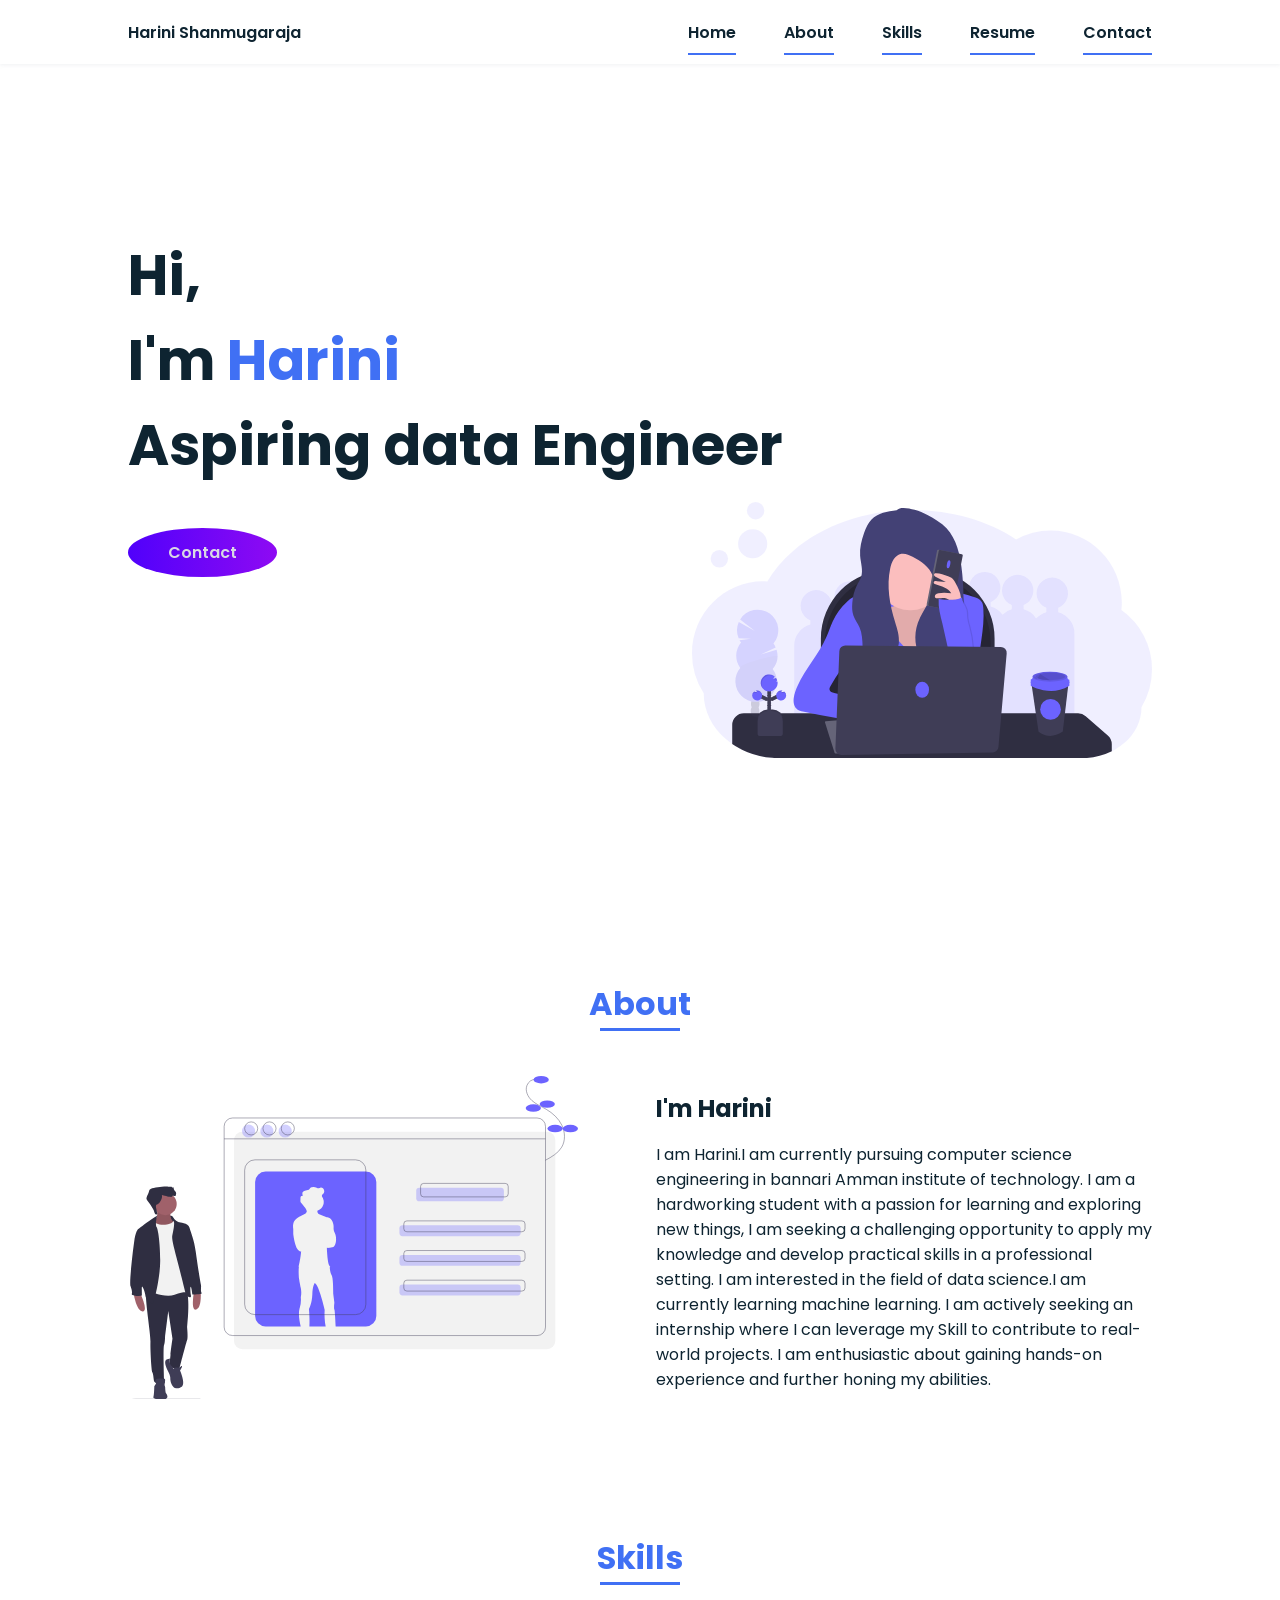
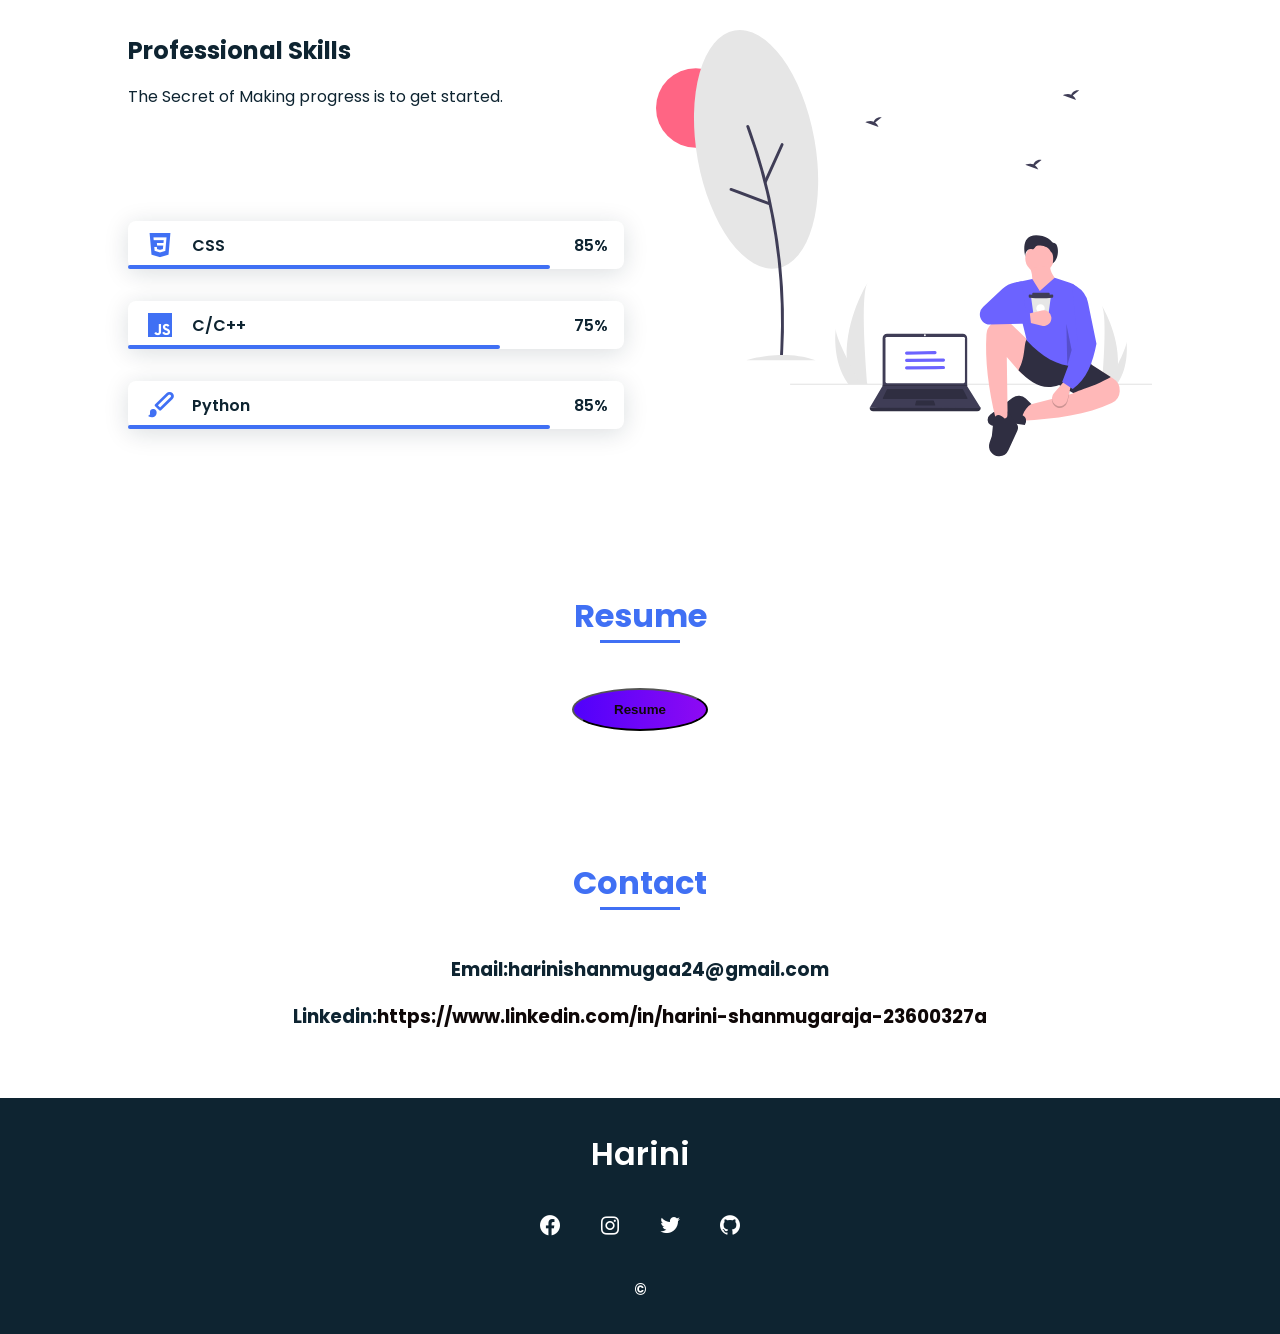
==== commit c76c34cc: "Update index.html" ====
--- a/index.html
+++ b/index.html
@@ -5,7 +5,7 @@
     <meta http-equiv="X-UA-Compatible" content="IE=edge" />
     <meta name="viewport" content="width=device-width, initial-scale=1.0" />
     <title>Portfolio</title>
-    <link rel="stylesheet" href="portfolio.css" />
+    <link rel="stylesheet" href="style.css" />
     <link
       rel="stylesheet"
       href="https://unpkg.com/boxicons@latest/css/boxicons.min.css"
@@ -1041,7 +1041,7 @@
         </div>
 
         <p data-aos="fade-down" data-aos-delay="650">
-          &#169; 2021 copyright all right reserved
+          &#169; 
         </p>
       </footer>
     </main>
--- a/style.css
+++ b/style.css
@@ -0,0 +1,517 @@
+/* Google Font - Poppins */
+@import url("https://fonts.googleapis.com/css2?family=Poppins:ital,wght@0,100;0,200;0,300;0,400;0,500;0,600;0,700;0,800;0,900;1,100;1,200;1,300;1,400;1,500;1,600;1,700;1,800;1,900&display=swap");
+/* Variables */
+:root {
+  --header-height: 3rem;
+  --font-semi: 600;
+}
+
+/* Colors */
+
+:root {
+  --first-color: #4070f4;
+  --second-color: #0e2431;
+  --gardient-color: linear-gradient(to right, #5001fb, #8e0af3);
+}
+
+/* FONT STYLE */
+:root {
+  --body-font: "Poppins", sans-serif;
+  --big-font-size: 2rem;
+  --h2-font-size: 1.5rem;
+  --nomral-font-size: 0.938rem;
+}
+
+/* Media Screen Min-Width : 768px */
+@media screen and (min-width: 768px) {
+  :root {
+    --big-font-size: 3.5rem;
+    --h2-font-size: 2rem;
+    --nomral-font-size: 1rem;
+  }
+}
+
+/* Margins */
+:root {
+  --mb-1: 0.5rem;
+  --mb-2: 1rem;
+  --mb-3: 1.5rem;
+  --mb-4: 2rem;
+  --mb-5: 2.5rem;
+  --mb-6: 3rem;
+}
+
+/* Z-index */
+:root {
+  --z-back: -10;
+  --z-normal: 1;
+  --z-tooltip: 10;
+  --z-fixed: 100;
+}
+
+/* Base */
+*,
+::before,
+::before {
+  box-sizing: border-box;
+}
+
+html {
+  scroll-behavior: smooth;
+}
+
+body {
+  margin: var(--header-height) 0 0 0;
+  font-family: var(--body-font);
+  font-size: var(--nomral-font-size);
+  color: var(--second-color);
+}
+
+h1,
+h2,
+p {
+  margin: 0;
+}
+
+ul {
+  margin: 0;
+  padding: 0;
+  list-style: none;
+}
+
+a {
+  text-decoration: none;
+}
+
+img {
+  max-width: 100%;
+  height: auto;
+  display: block;
+}
+
+/* CUSTOM CSS CLASSES */
+
+/* LAYOUT */
+.bd_grid {
+  max-width: 1024px;
+  display: grid;
+  grid-template-columns: 100%;
+  grid-column-gap: 2rem;
+  width: calc(100% - 2rem);
+  margin-left: var(--mb-2);
+  margin-right: var(--mb-2);
+}
+
+.header {
+  width: 100%;
+  position: fixed;
+  top: 0;
+  left: 0;
+  z-index: var(--z-fixed);
+  background: #fff;
+  box-shadow: 0 1px 4px rgba(146, 161, 176, 0.15);
+}
+
+/* Navbar */
+.nav {
+  height: var(--header-height);
+  display: flex;
+  justify-content: space-between;
+  align-items: center;
+  font-weight: var(--font-semi);
+}
+
+@media screen and (max-width: 768px) {
+  .nav_menu {
+    position: fixed;
+    top: var(--header-height);
+    right: -100%;
+    width: 80%;
+    height: 100%;
+    padding: 2rem;
+    background-color: var(--second-color);
+    transition: 0.5s;
+  }
+}
+
+.nav_items {
+  margin-bottom: var(--mb-4);
+}
+
+.nav_link {
+  position: relative;
+  color: #fff;
+}
+
+.nav_link:hover {
+  position: relative;
+}
+
+.nav_link:hover::after {
+  position: absolute;
+  content: "";
+  width: 100%;
+  height: 0.18rem;
+  left: 0;
+  top: 2rem;
+  background-color: var(--first-color);
+}
+
+.nav_logo {
+  color: var(--second-color);
+}
+
+.nav_toggle {
+  color: var(--second-color);
+  font-size: 1.5rem;
+  cursor: pointer;
+}
+
+/* ACTIVE MENU */
+.active::after {
+  position: absolute;
+  content: "";
+  width: 100%;
+  height: 0.18rem;
+  left: 0;
+  top: 2rem;
+  background-color: var(--first-color);
+}
+
+.show {
+  right: 0;
+}
+
+.home {
+  height: calc(100vh - 3rem);
+  row-gap: 1rem;
+}
+
+.home_data {
+  align-self: center;
+}
+
+.home_title {
+  font-size: var(--big-font-size);
+  margin-bottom: var(--mb-5);
+}
+
+.home_title-color {
+  color: var(--first-color);
+}
+
+.home_social {
+  display: flex;
+  flex-direction: column;
+}
+
+.home_social-icon {
+  width: max-content;
+  margin-bottom: var(--mb-2);
+  font-size: 1.5rem;
+  color: var(--second-color);
+}
+
+.home_social-icon:hover {
+  color: var(--first-color);
+}
+
+.home_img {
+  position: absolute;
+  right: 0;
+  bottom: 0;
+  width: 300px;
+}
+
+.home_img svg {
+  width: 100%;
+}
+
+/* BUTTONS */
+.button {
+  display: inline-block;
+  color: #d9d8e4;
+  padding: 0.75rem 2.5rem;
+  font-weight: var(--font-semi);
+  border-radius: 0.5rem;
+  background: var(--gardient-color);
+}
+
+
+.button:hover {
+  box-shadow: 0 10px 36px rgba(0, 0, 0, 0.15);
+}
+
+.section {
+  padding-top: 3rem;
+  padding-bottom: 2rem;
+}
+
+.section-title {
+  position: relative;
+  font-size: var(--h2-font-size);
+  color: var(--first-color);
+  margin-top: var(--mb-2);
+  margin-bottom: var(--mb-4);
+  text-align: center;
+}
+
+.section-title::after {
+  position: absolute;
+  content: "";
+  width: 64px;
+  height: 0.18rem;
+  left: 0;
+  right: 0;
+  margin: auto;
+  top: 2rem;
+  background-color: var(--first-color);
+}
+
+/* ABOUT SECTION */
+
+.about_container {
+  row-gap: 2rem;
+  text-align: center;
+}
+
+.about_subtitle {
+  margin-bottom: var(--mb-2);
+}
+
+.about_img {
+  justify-content: center;
+}
+
+.about_img svg {
+  width: 300px;
+  border-radius: 0.5rem;
+}
+
+/* SKILLS */
+.skills_container {
+  row-gap: 2rem;
+  text-align: center;
+}
+
+.skills_subtitle {
+  margin-bottom: var(--mb-2);
+}
+
+.skills_text {
+  margin-bottom: var(--mb-4);
+}
+
+.skills_data {
+  display: flex;
+  justify-content: space-between;
+  align-items: center;
+  position: relative;
+  font-weight: var(--font-semi);
+  padding: 0.5rem 1rem;
+  margin-bottom: var(--mb-4);
+  border-radius: 0.5rem;
+  box-shadow: 0 4px 25px rgba(14, 36, 49, 0.15);
+}
+
+.skill_icon {
+  font-size: 2rem;
+  margin-right: var(--mb-2);
+  color: var(--first-color);
+}
+
+.skills_name {
+  display: flex;
+  align-items: center;
+}
+
+.skill_bar {
+  position: absolute;
+  left: 0;
+  bottom: 0;
+  background-color: var(--first-color);
+  height: 0.25rem;
+  border-radius: 0.5rem;
+  z-index: var(--z-back);
+}
+
+.skill_html {
+  width: 95%;
+}
+
+.skill_css {
+  width: 85%;
+}
+
+.skill_js {
+  width: 75%;
+}
+
+.skill_ui {
+  width: 85%;
+}
+
+/* Resume */
+
+.resume {
+  text-align: center;
+}
+.button
+{
+  background-color: #5001fb;
+  border-radius: 50%;
+}
+a
+{
+  color:#0f0808
+}
+
+/* Contact */
+
+.control_input {
+  width: 100%;
+  font-size: var(--nomral-font-size);
+  font-weight: var(--font-semi);
+  padding: 1rem;
+  border-radius: 0.5rem;
+  border: 1.5px solid var(--second-color);
+  outline: none;
+  margin-bottom: var(--mb-4);
+}
+
+.control_button {
+  display: block;
+  border: none;
+  outline: none;
+  font-size: var(--nomral-font-size);
+  cursor: pointer;
+  margin-left: auto;
+}
+
+/* Footer */
+.footer {
+  background-color: var(--second-color);
+  color: #fff;
+  text-align: center;
+  font-weight: var(--font-semi);
+  padding: 2rem 0;
+}
+
+.footer_title {
+  font-size: 2rem;
+  margin-bottom: var(--mb-4);
+}
+
+.footer_socials {
+  margin-bottom: var(--mb-4);
+}
+
+.footer_icon {
+  font-size: 1.5rem;
+  color: #fff;
+  margin: 0 var(--mb-2);
+}
+
+@media screen and (min-width: 768px) {
+  body {
+    margin: 0;
+  }
+
+  .section {
+    padding-top: 4rem;
+    padding-bottom: 3rem;
+  }
+  .section-title {
+    margin-bottom: var(--mb-6);
+  }
+
+  .section-title::after {
+    width: 80px;
+    top: 3rem;
+  }
+
+  .nav {
+    height: calc(var(--header-height) + 1rem);
+  }
+
+  .nav_items {
+    margin-left: var(--mb-6);
+    margin-bottom: 0;
+  }
+
+  .nav_list {
+    display: flex;
+    padding-top: 0;
+  }
+
+  .nav_toggle {
+    display: none;
+  }
+
+  .nav_link {
+    color: var(--second-color);
+  }
+
+  .home {
+    height: 100vh;
+  }
+
+  .home_data {
+    align-self: flex-end;
+  }
+  .home_social {
+    padding-top: 0;
+    padding-bottom: 2.5rem;
+    flex-direction: row;
+    align-self: flex-end;
+  }
+
+  .home_social-icon {
+    margin-bottom: 0;
+    margin-right: var(--mb-4);
+  }
+
+  .home_img {
+    width: 460px;
+    bottom: 15%;
+  }
+
+  .home_img svg {
+    width: 100%;
+  }
+
+  .about_container,
+  .skills_container {
+    grid-template-columns: repeat(2, 1fr);
+    align-items: center;
+    text-align: initial;
+  }
+
+  .about_img svg {
+    width: 450px;
+  }
+
+  .work_container {
+    grid-template-columns: repeat(3, 1fr);
+    grid-template-rows: repeat(2, 1fr);
+    column-gap: 2rem;
+  }
+
+  .contact_form {
+    width: 400px;
+  }
+  .contact_container {
+    justify-items: center;
+  }
+}
+
+@media screen and (min-width: 1024px) {
+  .bd_grid {
+    margin-left: auto;
+    margin-right: auto;
+  }
+
+  .home_img {
+    right: 10%;
+  }
+}
